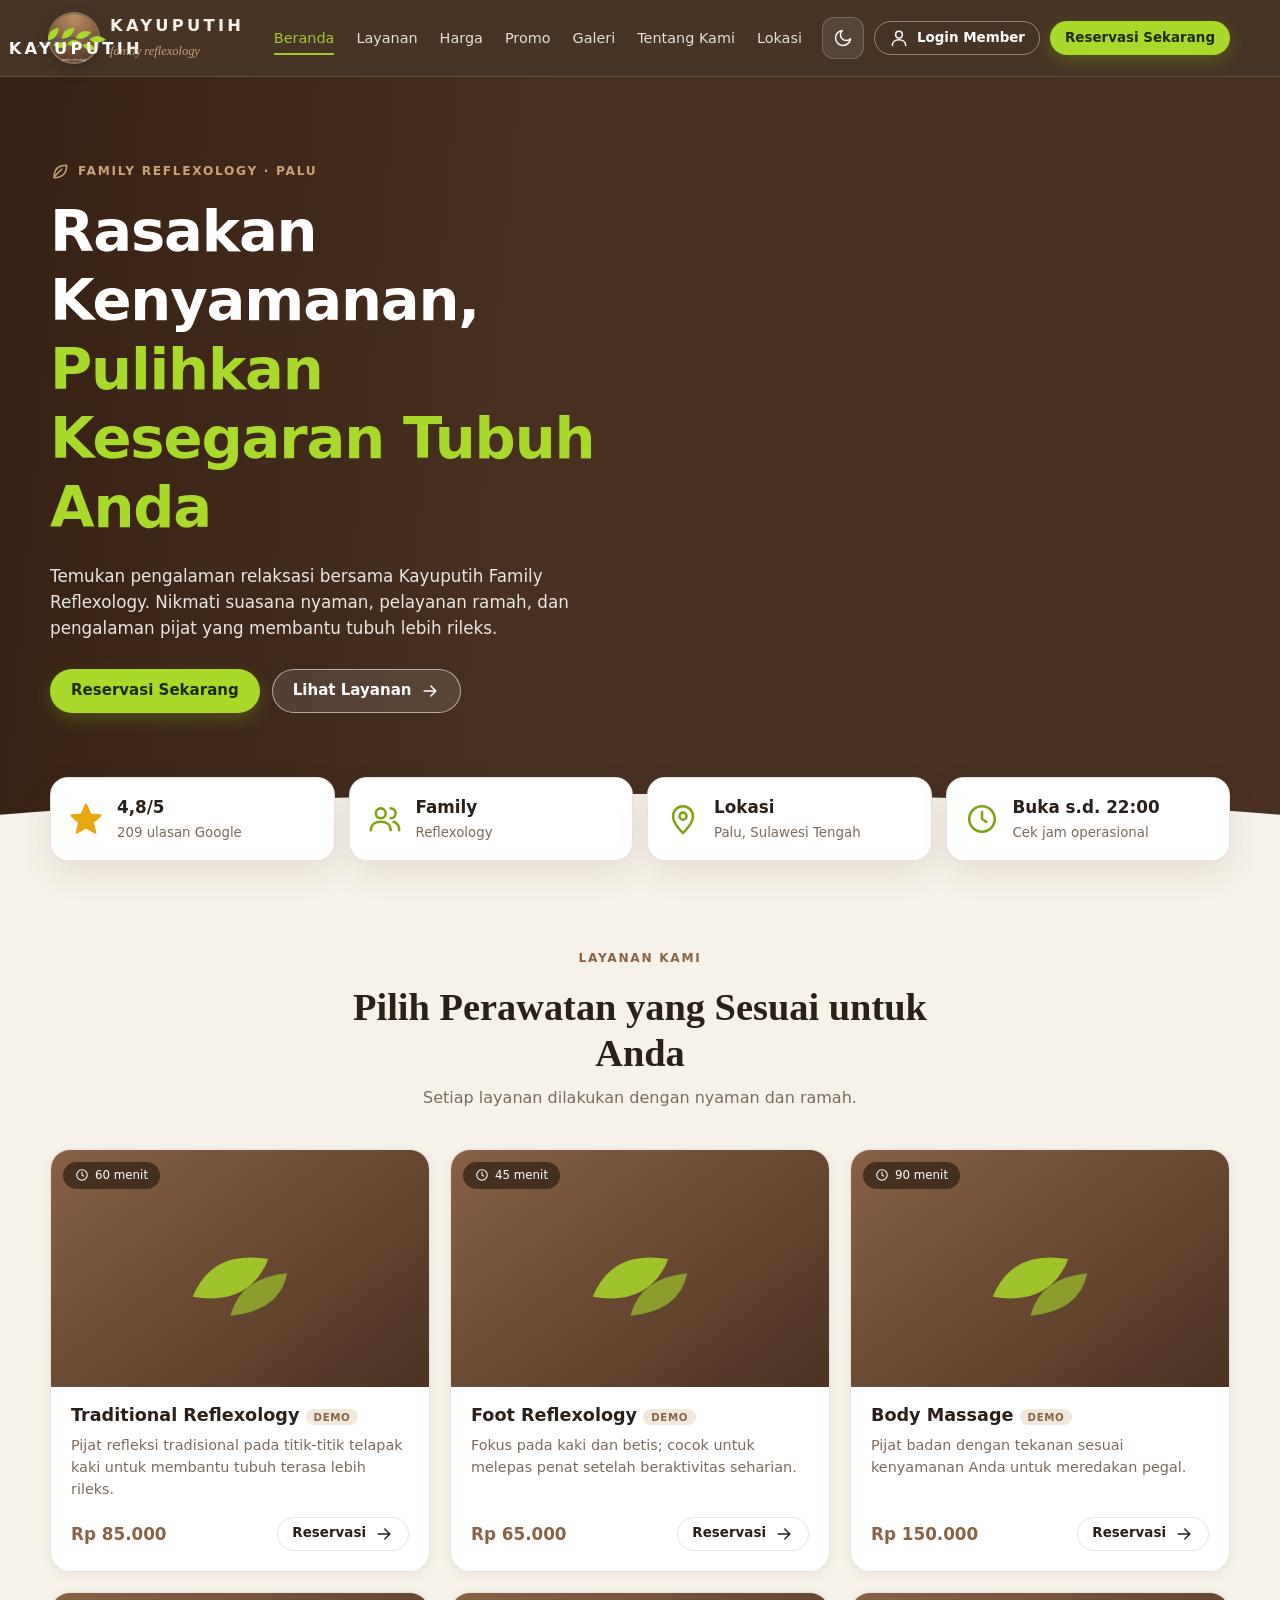
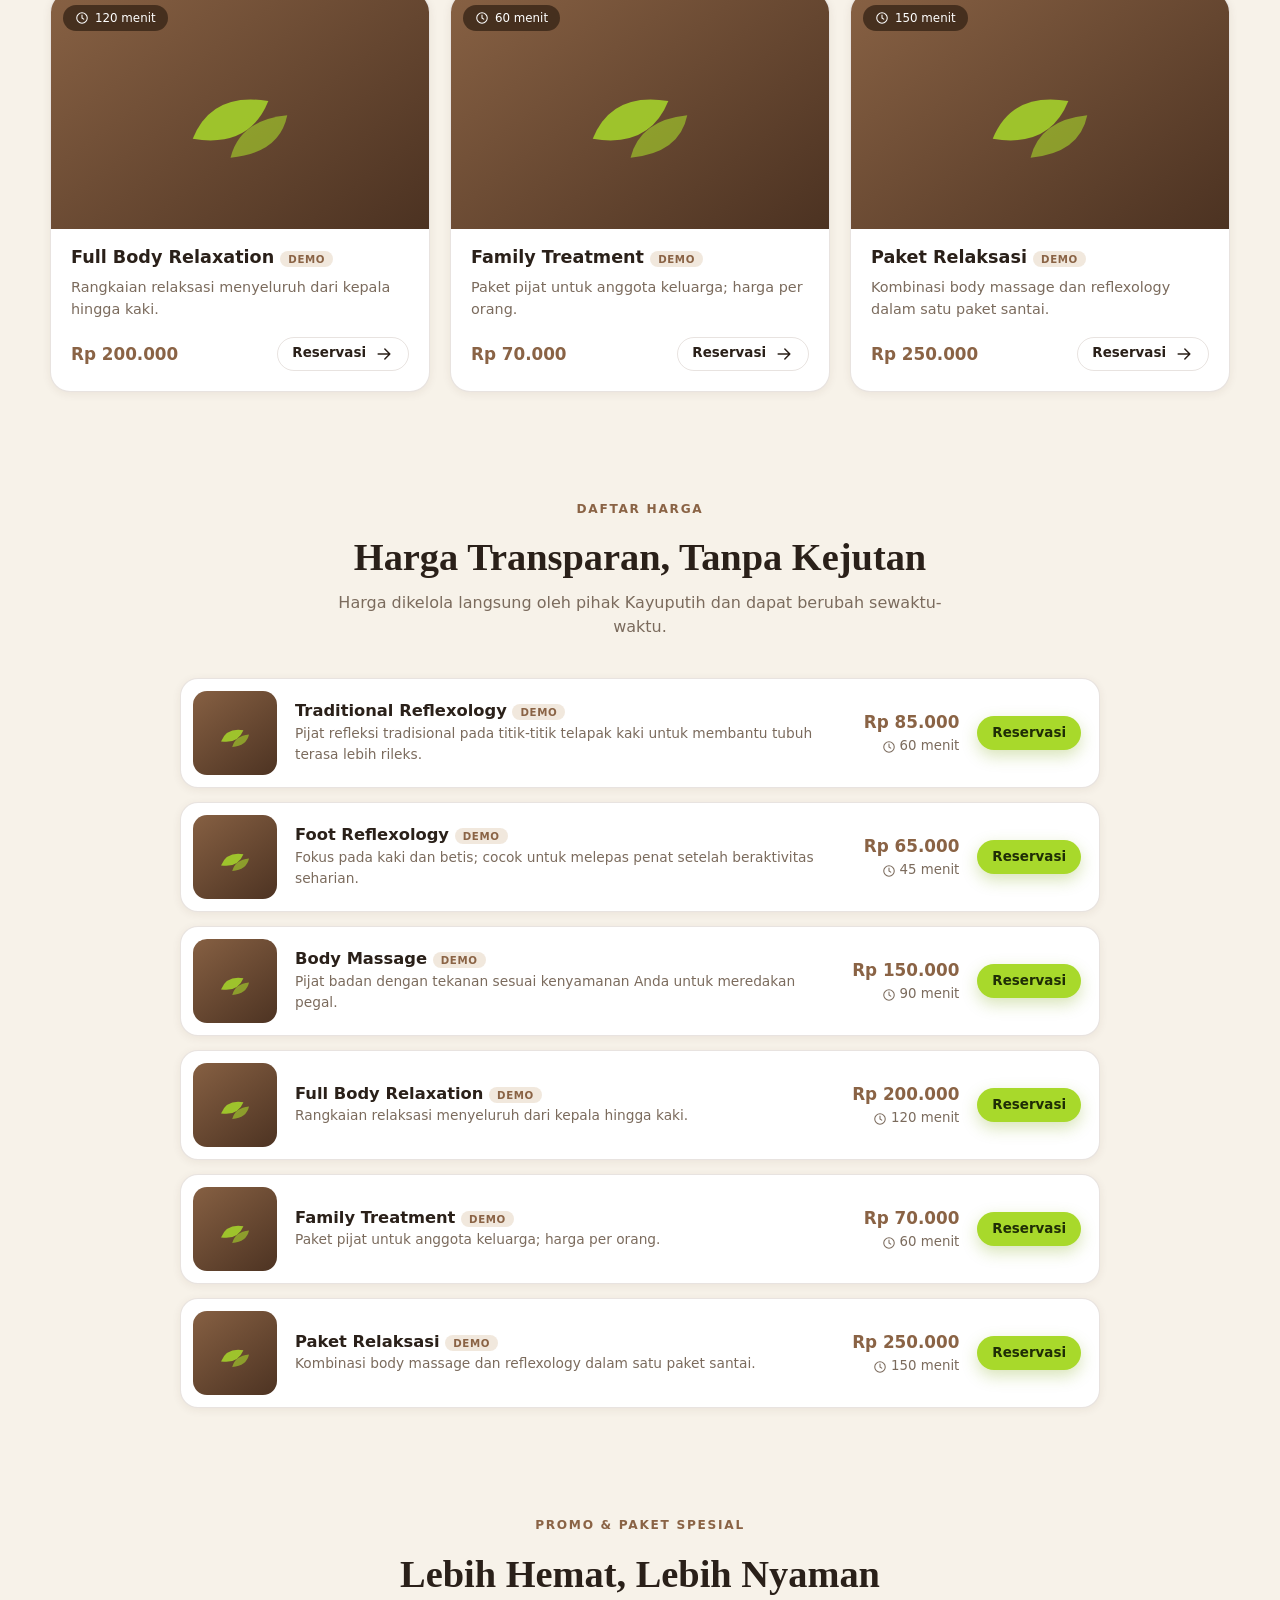
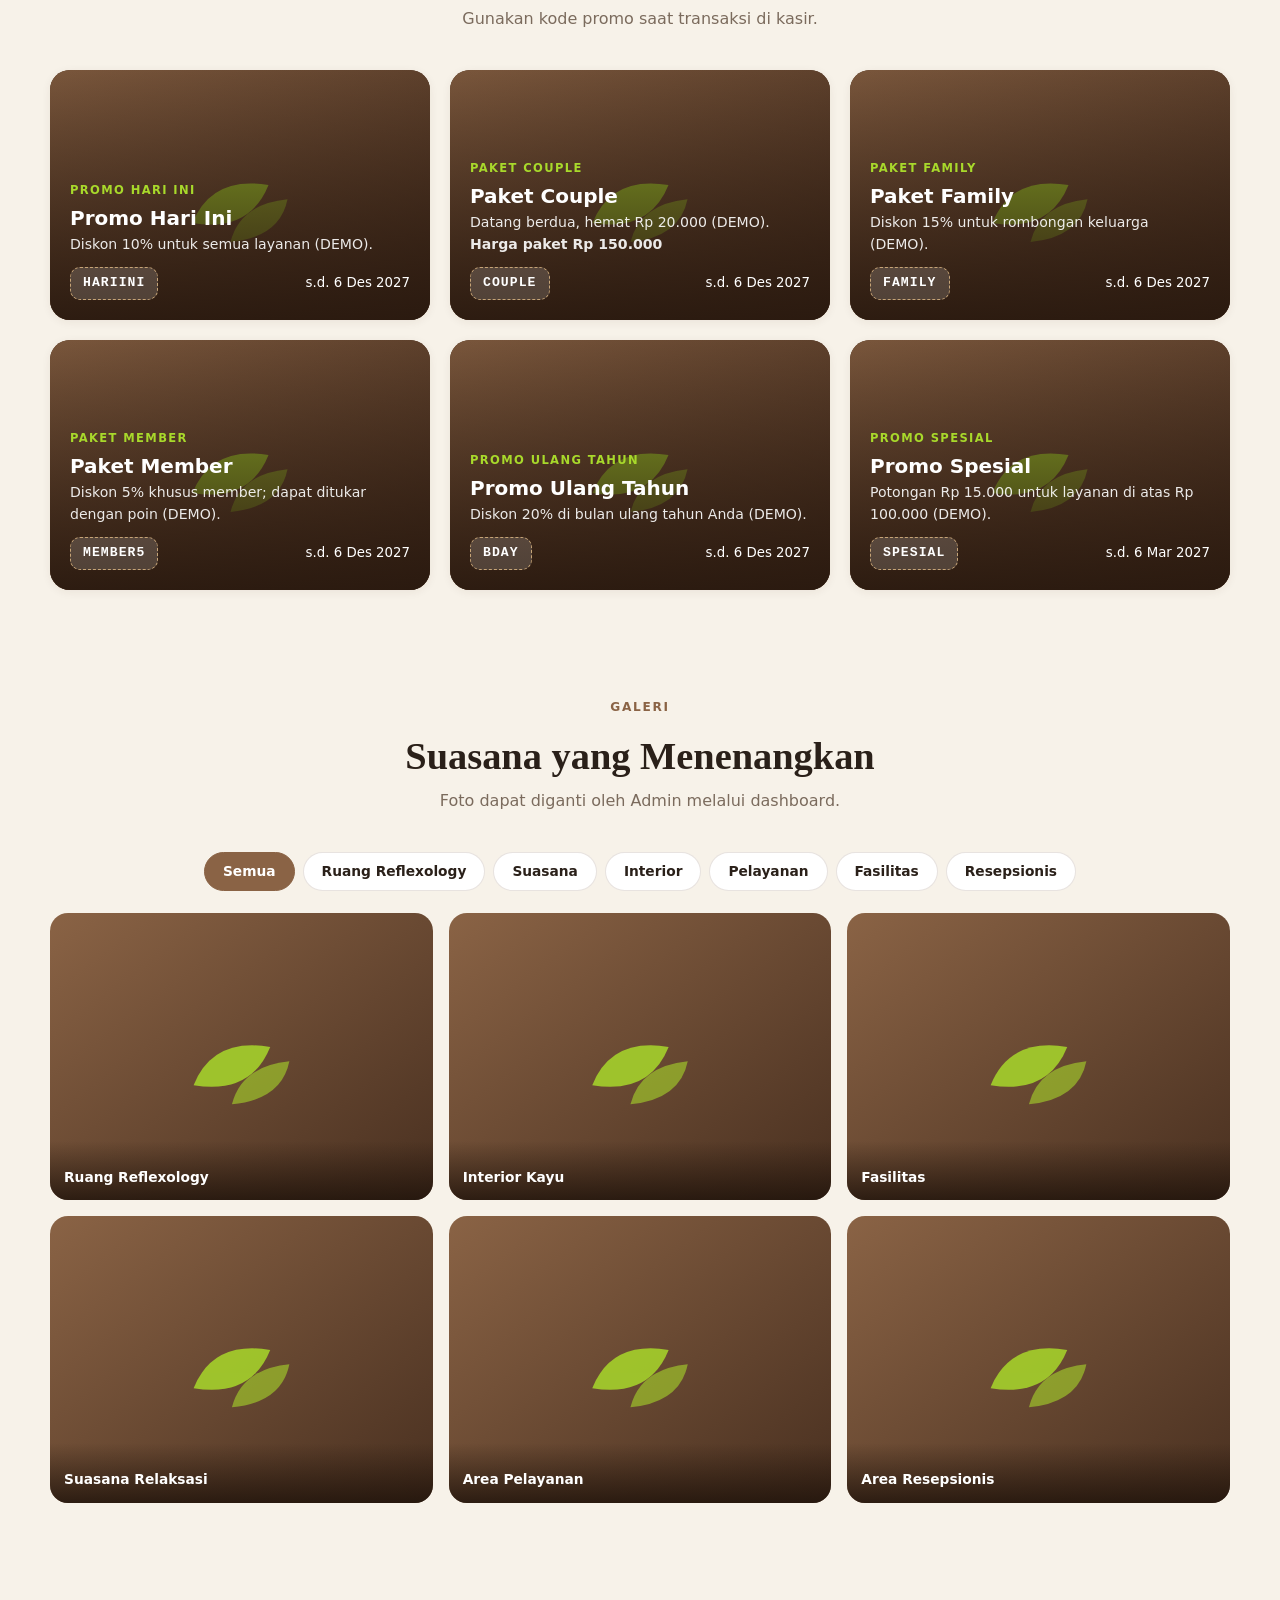
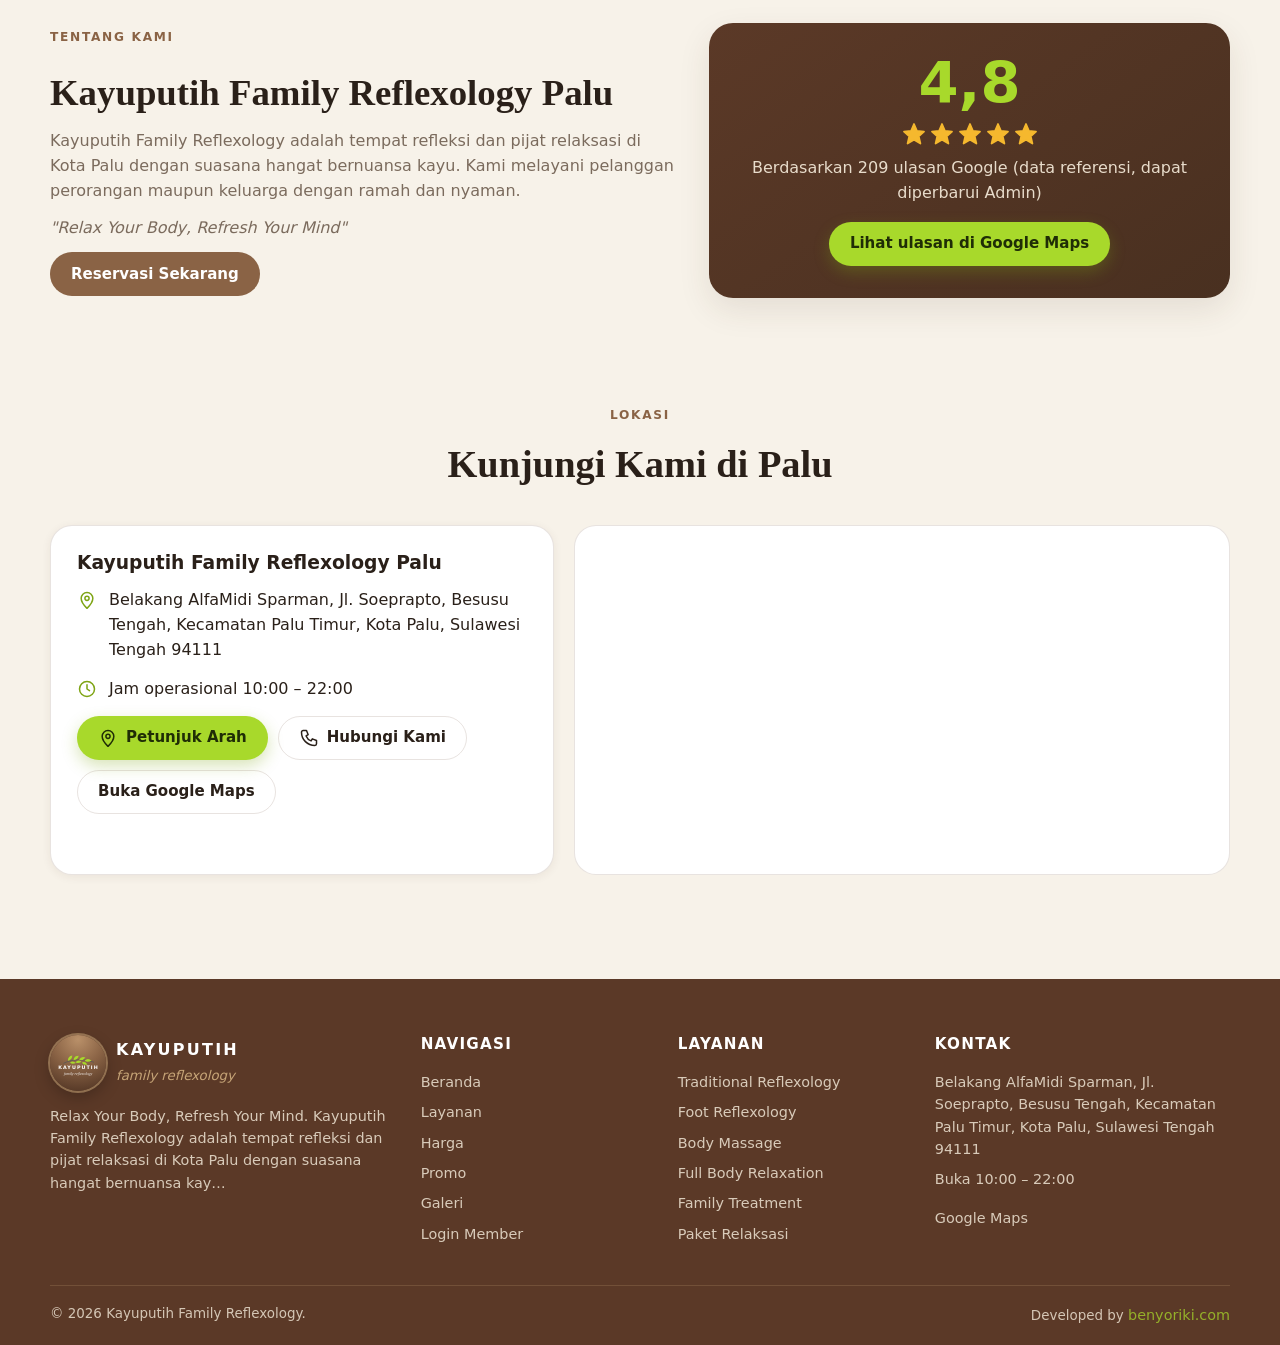
==== index.html @ d5f1ed6f "Add files via upload" ====
<!doctype html>
<html lang="id" data-theme="light">
<head>
<meta charset="utf-8">
<meta name="viewport" content="width=device-width, initial-scale=1, viewport-fit=cover">
<title>Kayuputih Family Reflexology Palu — Relax Your Body, Refresh Your Mind</title>
<meta name="description" content="Kayuputih Family Reflexology Palu: reflexology, pijat relaksasi, dan terapi pijat dengan suasana hangat dan nyaman. Reservasi online mudah.">
<meta name="theme-color" content="#493020">
<script>try{document.documentElement.dataset.theme=localStorage.getItem('kp_theme')||'light'}catch(e){}</script>
<link rel="stylesheet" href="style.css">
</head>
<body>
<div class="splash" id="splash" aria-hidden="true"><div id="splashLogo"></div></div>
<header class="site-header" id="hdr"></header>
<main id="site"></main>
<footer class="foot" id="foot"></footer>
<a class="wa-float" id="waFloat" href="#lokasi" aria-label="Hubungi via WhatsApp" hidden></a>
<script src="database.js"></script>
<script src="components.js"></script>
<script src="auth.js"></script>
<script src="script.js"></script>
</body>
</html>
---- style.css ----
/* =====================================================================
   style.css — Design system Kayuputih (landing + komponen dashboard)
   Palet: Dark Wood #493020 · Deep Brown #5B3927 · Bronze #8A6345 ·
   Champagne Gold #C6A477 · Ivory #F7F2E9 · Warm White #FFFCF7 ·
   Leaf Green #A8D92B · Charcoal #20201E
   ===================================================================== */
:root{--dark:#493020;--deep:#5B3927;--bronze:#8A6345;--gold:#C6A477;--ivory:#F7F2E9;--warm:#FFFCF7;--leaf:#A8D92B;--leaf-d:#7ea414;--char:#20201E;
--bg:#F7F2E9;--bg2:#FFFCF7;--surface:#fff;--text:#2a2019;--muted:#7b6b5d;--line:rgba(91,57,39,.14);--shadow:0 12px 32px rgba(73,48,32,.10);--shadow-s:0 2px 10px rgba(73,48,32,.07);--r:16px;--ok:#4f8a4b;--warn:#c27a14;--bad:#c0392b;--info:#2f6f8f;--input:#fffdf9;--font:'Inter','Segoe UI',system-ui,-apple-system,Roboto,sans-serif;--serif:'Playfair Display',Georgia,'Times New Roman',serif}
[data-theme=dark]{--bg:#16100c;--bg2:#1c1410;--surface:#251a14;--text:#f3ebe0;--muted:#b7a490;--line:rgba(198,164,119,.18);--shadow:0 12px 32px rgba(0,0,0,.45);--shadow-s:0 2px 10px rgba(0,0,0,.35);--input:#1d1410;--ok:#86c27f;--warn:#e0a24a;--bad:#e87a6c;--info:#6db6d6}
*{box-sizing:border-box}html{scroll-behavior:smooth;-webkit-text-size-adjust:100%}
body{margin:0;font-family:var(--font);background:var(--bg);color:var(--text);line-height:1.55;overflow-x:hidden;transition:background .3s,color .3s}
img{max-width:100%;display:block}a{color:inherit;text-decoration:none}button{font:inherit;cursor:pointer}h1,h2,h3,h4{margin:0;line-height:1.2}p{margin:0}
.muted{color:var(--muted)}.grow{flex:1}.row{display:flex;gap:10px;flex-wrap:wrap;align-items:center}.r{text-align:right}.noscroll{overflow:hidden}[hidden]{display:none!important}
:focus-visible{outline:3px solid var(--leaf);outline-offset:2px;border-radius:8px}
.ic{width:20px;height:20px;flex:none}.ic.big{width:44px;height:44px;opacity:.5}
.container{width:min(1180px,100% - 32px);margin-inline:auto}

/* ---------- logo ---------- */
.logo{--s:60px;width:var(--s);height:var(--s);border-radius:50%;flex:none;display:grid;place-content:center;justify-items:center;text-align:center;color:#fff;font-size:calc(var(--s)/11);background:radial-gradient(circle at 50% 8%,#b99069 0%,#8a6345 45%,#4a2f20 100%);box-shadow:0 0 0 2px rgba(198,164,119,.55),0 6px 16px rgba(0,0,0,.25)}
.logo svg{width:62%;margin-bottom:-.2em}.logo b{font:600 .95em/1 var(--font);letter-spacing:.22em;margin-left:.22em}.logo i{font:italic .78em/1.3 var(--serif);opacity:.9}.logo.mini svg{width:70%}
.logo-img{border-radius:50%;object-fit:cover;flex:none}

/* ---------- tombol & form ---------- */
.btn{display:inline-flex;align-items:center;justify-content:center;gap:8px;min-height:44px;padding:0 20px;border-radius:999px;border:1.5px solid transparent;font-weight:600;font-size:.94rem;transition:transform .15s,box-shadow .2s,background .2s,border-color .2s;white-space:nowrap}
.btn:hover{transform:translateY(-1px)}.btn:active{transform:scale(.98)}.btn:disabled{opacity:.5;pointer-events:none}
.btn-primary{background:var(--leaf);color:#1f2d06;box-shadow:0 6px 16px rgba(126,164,20,.3)}.btn-primary:hover{background:#b8e840;box-shadow:0 8px 22px rgba(126,164,20,.4)}
.btn-bronze{background:var(--bronze);color:#fff}.btn-bronze:hover{background:var(--deep)}
.btn-ghost{background:transparent;color:var(--text);border-color:var(--line)}.btn-ghost:hover{border-color:var(--bronze);background:rgba(138,99,69,.07)}
.btn-light{background:rgba(255,255,255,.1);color:#fff;border-color:rgba(255,255,255,.55)}.btn-light:hover{background:rgba(255,255,255,.2)}
.btn-danger{background:var(--bad);color:#fff}.btn-sm{min-height:34px;padding:0 14px;font-size:.84rem}.btn-block{width:100%}
.icon-btn{width:42px;height:42px;border-radius:12px;border:1px solid var(--line);background:var(--surface);color:var(--text);display:grid;place-items:center;position:relative;transition:background .2s,transform .15s}.icon-btn:hover{background:rgba(138,99,69,.1)}
.link{background:none;border:0;color:var(--bronze);font-weight:600;padding:0;text-decoration:underline;text-underline-offset:3px}[data-theme=dark] .link{color:var(--gold)}
.input{width:100%;min-height:44px;padding:10px 14px;border-radius:12px;border:1.5px solid var(--line);background:var(--input);color:var(--text);font:inherit;transition:border-color .2s,box-shadow .2s}
textarea.input{resize:vertical;min-height:80px}.input:focus{outline:none;border-color:var(--leaf-d);box-shadow:0 0 0 3px rgba(168,217,43,.3)}.input.bad{border-color:var(--bad)}
select.input{appearance:none;background-image:url("data:image/svg+xml;utf8,<svg xmlns='http://www.w3.org/2000/svg' width='12' height='8' fill='none' stroke='%238A6345' stroke-width='2'><path d='M1 1l5 5 5-5'/></svg>");background-repeat:no-repeat;background-position:right 14px center;padding-right:36px}
.form-grid{display:grid;grid-template-columns:repeat(2,1fr);gap:14px}.field{display:flex;flex-direction:column;gap:6px;min-width:0}.field.span-2{grid-column:1/-1}.field label,.filters label{font-size:.82rem;font-weight:600;color:var(--muted)}.field label em{color:var(--bad);font-style:normal}
.field.check{flex-direction:row;align-items:center;gap:10px;font-weight:600}.field.check input{width:20px;height:20px;accent-color:var(--leaf-d)}
.err{color:var(--bad);font-size:.78rem;min-height:0}.hint{color:var(--muted);font-size:.76rem}.form-err{grid-column:1/-1;color:var(--bad);font-weight:600;font-size:.88rem}
.days{display:flex;gap:6px;flex-wrap:wrap}.days label{position:relative}.days input{position:absolute;opacity:0}.days span{display:grid;place-items:center;width:42px;height:38px;border-radius:10px;border:1.5px solid var(--line);font-weight:600;font-size:.82rem;color:var(--text);cursor:pointer}.days input:checked+span{background:var(--leaf);border-color:var(--leaf-d);color:#1f2d06}.days input:focus-visible+span{outline:3px solid var(--leaf)}
.imgfield{display:flex;gap:12px;align-items:center}.imgfield img{width:76px;height:76px;border-radius:12px;object-fit:cover;border:1px solid var(--line);flex:none}.imgfield>div{flex:1;display:flex;flex-direction:column;gap:8px;min-width:0;align-items:flex-start}.imgfield .input{min-height:38px}

/* ---------- badge, avatar, kartu ---------- */
.badge{display:inline-flex;align-items:center;padding:3px 11px;border-radius:999px;font-size:.74rem;font-weight:700;white-space:nowrap;background:rgba(138,99,69,.14);color:var(--bronze)}
.b-pending{background:rgba(194,122,20,.15);color:var(--warn)}.b-confirmed,.b-info{background:rgba(47,111,143,.15);color:var(--info)}.b-serving{background:rgba(168,217,43,.28);color:#4d6d0a}[data-theme=dark] .b-serving{color:var(--leaf)}.b-done,.b-lunas,.b-active,.b-ok{background:rgba(79,138,75,.17);color:var(--ok)}.b-cancelled,.b-belum,.b-inactive,.b-bad{background:rgba(192,57,43,.14);color:var(--bad)}.b-demo{background:rgba(198,164,119,.25);color:var(--bronze);font-size:.64rem;padding:2px 8px;letter-spacing:.06em}
.avatar{width:44px;height:44px;border-radius:50%;object-fit:cover;display:inline-grid;place-items:center;background:linear-gradient(135deg,var(--bronze),var(--dark));color:#fff;font-weight:700;flex:none;border:2px solid rgba(198,164,119,.6)}.avatar.sm{width:36px;height:36px;font-size:.8rem}.avatar.lg{width:76px;height:76px;font-size:1.4rem}
.card{background:var(--surface);border:1px solid var(--line);border-radius:var(--r);box-shadow:var(--shadow-s);padding:20px;margin-bottom:18px;transition:box-shadow .25s,transform .25s}
.card-h{display:flex;justify-content:space-between;align-items:center;gap:10px;margin-bottom:14px;flex-wrap:wrap}.card-h h3{font-size:1.05rem}
.empty{text-align:center;padding:36px 16px;color:var(--muted);display:flex;flex-direction:column;align-items:center;gap:10px}.empty.small{padding:14px}
.pager{display:flex;justify-content:space-between;align-items:center;gap:10px;margin-top:14px;font-size:.84rem;color:var(--muted)}

/* ---------- tabel (jadi kartu di layar kecil) ---------- */
.tbl-wrap{overflow-x:auto;margin:0 -4px;padding:0 4px}.tbl{width:100%;border-collapse:collapse;font-size:.9rem}
.tbl th{text-align:left;font-size:.74rem;text-transform:uppercase;letter-spacing:.06em;color:var(--muted);padding:10px 12px;border-bottom:1.5px solid var(--line);white-space:nowrap}
.tbl td{padding:12px;border-bottom:1px solid var(--line);vertical-align:middle}.tbl tr:hover td{background:rgba(138,99,69,.05)}.tbl th.r,.tbl td.r{text-align:right}.tbl td.act{white-space:nowrap;text-align:right}
.tbl .name{display:flex;align-items:center;gap:10px;text-align:left}.tbl .name small{display:block;color:var(--muted)}
.mini-btns{display:inline-flex;gap:6px;flex-wrap:wrap;justify-content:flex-end}
.mini-btns .btn{min-height:32px;padding:0 12px;font-size:.78rem}.mini-btns .ic{width:16px;height:16px}

/* ---------- modal, toast ---------- */
.modal-back{position:fixed;inset:0;background:rgba(32,22,14,.6);backdrop-filter:blur(3px);display:grid;place-items:center;padding:16px;z-index:200;opacity:0;transition:opacity .2s}.modal-back.in{opacity:1}
.modal{background:var(--surface);color:var(--text);border-radius:20px;width:min(560px,100%);max-height:calc(100dvh - 32px);display:flex;flex-direction:column;box-shadow:0 30px 80px rgba(0,0,0,.4);transform:translateY(14px) scale(.98);transition:transform .25s}
.modal-back.in .modal{transform:none}.modal.sm{width:min(420px,100%)}.modal.md{width:min(440px,100%)}.modal.lg{width:min(780px,100%)}
.modal-h{display:flex;justify-content:space-between;align-items:center;padding:16px 20px;border-bottom:1px solid var(--line)}.modal-h h3{font-size:1.1rem}
.modal-b{padding:20px;overflow:auto}.modal-f{padding:14px 20px;border-top:1px solid var(--line);display:flex;justify-content:flex-end;gap:10px;flex-wrap:wrap}
.confirm-msg{line-height:1.6}.rc-frame{width:100%;height:min(520px,62dvh);border:1px solid var(--line);border-radius:12px;background:#f2eee6}
.toasts{position:fixed;right:16px;bottom:16px;display:flex;flex-direction:column;gap:10px;z-index:400;max-width:calc(100vw - 32px)}
.toast{display:flex;gap:10px;align-items:center;background:var(--dark);color:#fff;padding:12px 16px;border-radius:14px;box-shadow:var(--shadow);transform:translateY(16px);opacity:0;transition:.3s;border-left:4px solid var(--leaf);font-size:.9rem}
.toast.in{transform:none;opacity:1}.toast.err{border-color:#ff7a6b}.toast.info{border-color:var(--gold)}
.skel-wrap{display:grid;gap:16px}.skel{border-radius:16px;min-height:96px;background:linear-gradient(90deg,var(--surface) 25%,rgba(198,164,119,.2) 50%,var(--surface) 75%);background-size:200% 100%;animation:sh 1.2s infinite}.skel.h{min-height:36px;width:40%}.skel.big{min-height:260px}.skel-grid{display:grid;grid-template-columns:repeat(3,1fr);gap:16px}
@keyframes sh{to{background-position:-200% 0}}

/* =====================================================================
   LANDING
   ===================================================================== */
.splash{position:fixed;inset:0;z-index:999;background:radial-gradient(circle,#5B3927,#2b1a10);display:grid;place-items:center;transition:opacity .5s,visibility .5s}.splash.off{opacity:0;visibility:hidden}.splash .logo{animation:pulse 1.4s infinite ease-in-out}
@keyframes pulse{50%{transform:scale(1.08);box-shadow:0 0 0 14px rgba(198,164,119,.15)}}
.site-header{position:sticky;top:0;z-index:100;background:rgba(61,40,25,.94);backdrop-filter:blur(10px);color:#f7f2e9;border-bottom:1px solid rgba(198,164,119,.25);transition:box-shadow .3s}.site-header.sc{box-shadow:0 10px 30px rgba(0,0,0,.28)}
.hd{display:flex;align-items:center;gap:20px;height:76px}.brand{display:flex;align-items:center;gap:12px}.brand b{display:block;letter-spacing:.2em;font-size:1.02rem}.brand small{font:italic .78rem var(--serif);color:var(--gold)}
.nav{display:flex;gap:22px;margin-left:auto;font-size:.9rem;font-weight:500}.nav a{position:relative;padding:6px 0;opacity:.9}.nav a::after{content:"";position:absolute;left:0;bottom:0;height:2px;width:0;background:var(--leaf);transition:width .25s}.nav a:hover::after,.nav a.on::after{width:100%}.nav a.on{color:var(--leaf)}
.hd-act{display:flex;gap:10px;align-items:center}.hd .icon-btn{background:rgba(255,255,255,.08);border-color:rgba(255,255,255,.2);color:#fff}.burger{display:none}
.hero{position:relative;color:#fff;background:linear-gradient(95deg,rgba(54,32,19,.96) 0%,rgba(73,48,32,.84) 42%,rgba(73,48,32,.25) 100%),var(--hero) center/cover,#493020;padding:84px 0 150px;overflow:hidden}
.hero-copy{max-width:600px;animation:rise .9s both}.eyebrow{display:inline-flex;gap:8px;align-items:center;color:var(--gold);font-weight:600;letter-spacing:.14em;text-transform:uppercase;font-size:.76rem;margin-bottom:16px}
.hero h1{font-family:var(--font);font-weight:800;font-size:clamp(2.1rem,5.4vw,3.6rem);letter-spacing:-.02em}.hero h1 span{color:var(--leaf);display:block}.hero p.lead{margin:20px 0 28px;font-size:1.05rem;color:rgba(255,255,255,.88);max-width:520px}
.hero-cta{display:flex;gap:12px;flex-wrap:wrap}.hero-curve{position:absolute;left:0;right:0;bottom:-1px;height:70px;background:var(--bg);clip-path:ellipse(70% 100% at 50% 100%)}
.trust{position:relative;z-index:2;margin-top:-86px;display:grid;grid-template-columns:repeat(4,1fr);gap:14px}.trust-i{display:flex;align-items:center;gap:14px;background:var(--surface);border:1px solid var(--line);border-radius:18px;padding:16px 18px;box-shadow:var(--shadow);transition:transform .25s}.trust-i:hover{transform:translateY(-4px)}
.trust-i .ic{width:34px;height:34px;color:var(--leaf-d)}.trust-i .ic.star{color:#e8a812;fill:#e8a812}.trust-i b{display:block;font-size:1.05rem}.trust-i small{color:var(--muted)}
.sec{padding:84px 0 20px}.sec-h{text-align:center;max-width:640px;margin:0 auto 38px}.sec-h .eyebrow{color:var(--bronze)}[data-theme=dark] .sec-h .eyebrow{color:var(--gold)}.sec-h h2{font:700 clamp(1.7rem,3.6vw,2.4rem)/1.2 var(--serif)}.sec-h p{color:var(--muted);margin-top:10px}
.grid{display:grid;gap:20px}.g3{grid-template-columns:repeat(3,1fr)}.g2{grid-template-columns:repeat(2,1fr)}
.svc{background:var(--surface);border:1px solid var(--line);border-radius:20px;overflow:hidden;box-shadow:var(--shadow-s);display:flex;flex-direction:column;transition:transform .3s,box-shadow .3s}.svc:hover{transform:translateY(-6px);box-shadow:var(--shadow)}
.svc .ph{aspect-ratio:16/10;overflow:hidden;position:relative}.svc .ph img{width:100%;height:100%;object-fit:cover;transition:transform .6s}.svc:hover .ph img{transform:scale(1.07)}.svc .tag{position:absolute;left:12px;top:12px;background:rgba(61,40,25,.85);color:#fff;font-size:.74rem;padding:4px 12px;border-radius:999px;display:flex;gap:6px;align-items:center}
.svc .tag .ic{width:14px;height:14px}.svc .bd{padding:18px 20px 20px;display:flex;flex-direction:column;gap:8px;flex:1}.svc h3{font-size:1.1rem}.svc p{color:var(--muted);font-size:.9rem;flex:1}.svc .ft{display:flex;justify-content:space-between;align-items:center;margin-top:8px}.price{font-weight:800;color:var(--bronze);font-size:1.05rem}[data-theme=dark] .price{color:var(--gold)}
.plist{display:grid;gap:14px;max-width:920px;margin:0 auto}.pr{display:grid;grid-template-columns:84px 1fr auto auto;gap:18px;align-items:center;background:var(--surface);border:1px solid var(--line);border-radius:18px;padding:12px 18px 12px 12px;box-shadow:var(--shadow-s);transition:transform .25s,border-color .25s}.pr:hover{transform:translateX(4px);border-color:var(--gold)}
.pr img{width:84px;height:84px;border-radius:14px;object-fit:cover}.pr h3{font-size:1.02rem}.pr p{color:var(--muted);font-size:.86rem;margin-top:2px}.pr .meta{text-align:right}.pr .meta small{display:flex;gap:4px;align-items:center;justify-content:flex-end;color:var(--muted)}.pr .meta .ic{width:14px;height:14px}
.promo{position:relative;border-radius:20px;overflow:hidden;color:#fff;min-height:250px;display:flex;align-items:flex-end;background:#493020;box-shadow:var(--shadow-s);transition:transform .3s}.promo:hover{transform:translateY(-5px)}
.promo img{position:absolute;inset:0;width:100%;height:100%;object-fit:cover}.promo::before{content:"";position:absolute;inset:0;background:linear-gradient(180deg,rgba(40,24,14,.15),rgba(40,24,14,.92));z-index:1}.promo .bd{position:relative;z-index:2;padding:20px;width:100%}
.promo .kind{font-size:.72rem;letter-spacing:.12em;text-transform:uppercase;color:var(--leaf);font-weight:700}.promo h3{font-size:1.25rem;margin:4px 0}.promo p{font-size:.88rem;opacity:.9}.promo .row{margin-top:12px;justify-content:space-between}.code{font-family:ui-monospace,Menlo,monospace;background:rgba(255,255,255,.16);border:1px dashed var(--gold);padding:5px 12px;border-radius:10px;font-weight:700;letter-spacing:.08em;color:#fff;font-size:.82rem}
.chips{display:flex;gap:8px;flex-wrap:wrap;justify-content:center;margin-bottom:22px}.chip{padding:8px 18px;border-radius:999px;border:1.5px solid var(--line);background:var(--surface);color:var(--text);font-weight:600;font-size:.86rem;transition:.2s}.chip.on,.chip:hover{background:var(--bronze);border-color:var(--bronze);color:#fff}
.gal{columns:3;column-gap:16px}.gal figure{margin:0 0 16px;position:relative;border-radius:18px;overflow:hidden;break-inside:avoid;cursor:zoom-in}.gal img{width:100%;transition:transform .5s}.gal figure:hover img{transform:scale(1.05)}.gal figcaption{position:absolute;left:0;right:0;bottom:0;padding:26px 14px 12px;color:#fff;font-size:.86rem;font-weight:600;background:linear-gradient(transparent,rgba(30,18,10,.8))}
.lightbox{position:fixed;inset:0;background:rgba(20,12,8,.92);z-index:300;display:grid;place-items:center;padding:20px}.lightbox img{max-height:86dvh;border-radius:14px}.lightbox .icon-btn{position:absolute;top:16px;right:16px;color:#fff;background:rgba(255,255,255,.12);border-color:rgba(255,255,255,.3)}
.about{display:grid;grid-template-columns:1.2fr 1fr;gap:34px;align-items:center}.about h2{font:700 clamp(1.7rem,3.4vw,2.3rem)/1.2 var(--serif);margin:8px 0 14px}.about p{color:var(--muted);margin-bottom:12px}
.rate{background:linear-gradient(145deg,var(--deep),var(--dark));color:#fff;border-radius:24px;padding:32px;text-align:center;box-shadow:var(--shadow)}.rate .big{font:800 3.6rem/1 var(--font);color:var(--leaf)}.stars{display:flex;justify-content:center;gap:4px;margin:10px 0;color:#f5b82e}.stars .ic{fill:#f5b82e;width:24px;height:24px}.rate p{color:#e8dccb;margin-bottom:16px}
.loc{display:grid;grid-template-columns:1fr 1.3fr;gap:20px}.loc-card{background:var(--surface);border:1px solid var(--line);border-radius:22px;padding:26px;display:flex;flex-direction:column;gap:14px;box-shadow:var(--shadow-s)}.loc-card .li{display:flex;gap:12px;align-items:flex-start}.loc-card .li .ic{color:var(--leaf-d);margin-top:2px}.map{border-radius:22px;overflow:hidden;border:1px solid var(--line);min-height:340px;background:var(--surface)}.map iframe{width:100%;height:100%;min-height:340px;border:0}
.foot{margin-top:84px;background:var(--deep);color:#eadfce;padding:56px 0 0}.foot-g{display:grid;grid-template-columns:1.5fr 1fr 1fr 1.3fr;gap:30px}.foot h4{color:#fff;margin-bottom:14px;font-size:.95rem;letter-spacing:.08em;text-transform:uppercase}.foot a,.foot li{display:block;padding:4px 0;font-size:.9rem;opacity:.88}.foot a:hover{color:var(--leaf);opacity:1}.foot ul{list-style:none;margin:0;padding:0}.foot p{font-size:.9rem;opacity:.88;margin-top:14px}
.foot-b{margin-top:36px;padding:18px 0;border-top:1px solid rgba(198,164,119,.25);display:flex;justify-content:space-between;gap:10px;flex-wrap:wrap;font-size:.84rem;opacity:.85}.foot-b a{color:var(--leaf);display:inline;padding:0}
.wa-float{position:fixed;right:18px;bottom:18px;z-index:90;width:56px;height:56px;border-radius:50%;background:#25D366;color:#fff;display:grid;place-items:center;box-shadow:0 8px 24px rgba(0,0,0,.3);transition:transform .2s}.wa-float:hover{transform:scale(1.1)}.wa-float .ic{width:28px;height:28px}
.rv{opacity:0;transform:translateY(24px);transition:opacity .7s,transform .7s}.rv.in{opacity:1;transform:none}@keyframes rise{from{opacity:0;transform:translateY(26px)}}

/* =====================================================================
   DASHBOARD SHELL
   ===================================================================== */
.dash{display:flex;min-height:100dvh;background:var(--bg)}
.side{width:260px;flex:none;position:sticky;top:0;height:100dvh;background:linear-gradient(180deg,#4d3322,#3a2519);color:#eadfce;display:flex;flex-direction:column;padding:18px 14px;z-index:60;border-right:1px solid rgba(198,164,119,.18)}
.side-brand{display:flex;align-items:center;gap:12px;padding:4px 8px 18px;border-bottom:1px solid rgba(198,164,119,.2)}.side-brand b{display:block;font-size:.92rem;color:#fff}.side-brand small{color:var(--gold);font-size:.76rem}
.side-nav{display:flex;flex-direction:column;gap:4px;margin:18px 0;overflow:auto;flex:1}.side a,.side-foot button{display:flex;align-items:center;gap:12px;padding:11px 14px;border-radius:12px;color:#eadfce;font-weight:500;font-size:.92rem;transition:background .2s,color .2s;border:0;background:none;width:100%;text-align:left}
.side a:hover,.side-foot button:hover{background:rgba(255,255,255,.08)}.side-nav a.active{background:var(--leaf);color:#1f2d06;font-weight:700}.side-foot{border-top:1px solid rgba(198,164,119,.2);padding-top:12px}
.main{flex:1;min-width:0;display:flex;flex-direction:column}.topbar{position:sticky;top:0;z-index:50;display:flex;align-items:center;gap:12px;padding:14px 28px;background:color-mix(in srgb,var(--bg) 88%,transparent);backdrop-filter:blur(10px);border-bottom:1px solid var(--line)}
.topbar h1{font-size:1.25rem}.menu-btn{display:none}.who{display:flex;gap:10px;align-items:center;padding-left:6px}.who b{display:block;font-size:.88rem;line-height:1.1}.who small{color:var(--muted);font-size:.74rem}
.dot{position:absolute;top:-5px;right:-5px;min-width:19px;height:19px;border-radius:99px;background:var(--bad);color:#fff;font-size:.68rem;font-weight:700;display:grid;place-items:center;padding:0 4px}
.np-wrap{position:relative}.np{position:absolute;right:0;top:50px;width:min(360px,calc(100vw - 28px));max-height:70dvh;overflow:auto;background:var(--surface);border:1px solid var(--line);border-radius:16px;box-shadow:var(--shadow);z-index:70}
.np-h{display:flex;justify-content:space-between;align-items:center;padding:14px 16px;border-bottom:1px solid var(--line);position:sticky;top:0;background:var(--surface)}.np-i{display:flex;gap:12px;padding:12px 16px;border-bottom:1px solid var(--line)}.np-i.unread{background:rgba(168,217,43,.1)}.np-i p{font-size:.84rem;color:var(--muted)}.np-i small{color:var(--muted);font-size:.72rem}.np-ic{width:34px;height:34px;border-radius:10px;background:rgba(138,99,69,.14);display:grid;place-items:center;color:var(--bronze);flex:none}
.view{padding:26px 28px 90px;outline:none;animation:rise .4s both}.page-head{display:flex;justify-content:space-between;align-items:flex-end;gap:14px;flex-wrap:wrap;margin-bottom:20px}.page-head h2{font-size:1.5rem}.page-head p{margin-top:2px}
.stats{display:grid;grid-template-columns:repeat(auto-fit,minmax(210px,1fr));gap:16px;margin-bottom:20px}.stat{display:flex;gap:14px;align-items:center;background:var(--surface);border:1px solid var(--line);border-radius:18px;padding:18px;box-shadow:var(--shadow-s);transition:transform .25s}.stat:hover{transform:translateY(-3px)}
.stat-ic{width:46px;height:46px;border-radius:14px;background:rgba(168,217,43,.22);color:var(--leaf-d);display:grid;place-items:center;flex:none}.stat small{color:var(--muted);font-size:.78rem;display:block}.stat strong{font-size:1.4rem;display:block;line-height:1.2;word-break:break-word}.stat em{font-style:normal;font-size:.76rem;color:var(--muted)}.stat.mini{padding:14px 18px}.stat.mini strong{font-size:1.15rem}
.stat.warn .stat-ic{background:rgba(194,122,20,.16);color:var(--warn)}.stat.info .stat-ic{background:rgba(138,99,69,.16);color:var(--bronze)}
.cols{display:grid;grid-template-columns:repeat(2,minmax(0,1fr));gap:18px}.cols .card{margin-bottom:0}.cols+.card,.cols+.cols{margin-top:18px}
.tabs{display:flex;gap:6px;overflow-x:auto;padding-bottom:10px;margin-bottom:6px;scrollbar-width:thin}.tab{padding:9px 16px;border-radius:999px;border:1.5px solid var(--line);background:transparent;color:var(--text);font-weight:600;font-size:.85rem;white-space:nowrap}.tab.on{background:var(--dark);border-color:var(--dark);color:#fff}[data-theme=dark] .tab.on{background:var(--bronze);border-color:var(--bronze)}
.filters{display:flex;gap:12px;flex-wrap:wrap;align-items:flex-end;margin-bottom:14px}.filters label{display:flex;flex-direction:column;gap:5px;flex:1;min-width:150px}.filters .grow{flex:2;min-width:200px}
.searchbox{position:relative}.searchbox .ic{position:absolute;left:13px;top:50%;transform:translateY(-50%);color:var(--muted);width:18px}.searchbox .input{padding-left:40px}
.chart{width:100%;height:auto;display:block}.ch-grid{stroke:var(--line);stroke-width:1}.ch-t{fill:var(--muted);font-size:11px}.ch-c{fill:var(--text);font-size:20px;font-weight:800}.ch-bar{fill:var(--leaf-d);transition:opacity .2s}.ch-bar:hover{opacity:.7}[data-theme=dark] .ch-bar{fill:var(--leaf)}.ch-line{fill:none;stroke:var(--bronze);stroke-width:2.6;stroke-linejoin:round}[data-theme=dark] .ch-line{stroke:var(--gold)}.ch-area{fill:rgba(168,217,43,.2)}.ch-dot{fill:var(--surface);stroke:var(--bronze);stroke-width:2.4}
.donut{display:flex;align-items:center;gap:20px;flex-wrap:wrap;justify-content:center}.donut svg{width:170px;flex:none}.legend{list-style:none;margin:0;padding:0;display:grid;gap:8px;font-size:.88rem;flex:1;min-width:150px}.legend li{display:flex;align-items:center;gap:8px}.legend i{width:11px;height:11px;border-radius:50%}.legend span{flex:1}
.list-i{display:flex;gap:12px;align-items:center;padding:12px 0;border-bottom:1px solid var(--line)}.list-i:last-child{border:0}.list-i>div{flex:1;min-width:0}.list-i b{display:block}.list-i small{color:var(--muted)}
.bar{height:8px;border-radius:99px;background:rgba(138,99,69,.16);overflow:hidden}.bar i{display:block;height:100%;background:linear-gradient(90deg,var(--leaf-d),var(--leaf));border-radius:99px}
.bottomnav{display:none}.backdrop{display:none}.print-only{display:none}
.switch{position:relative;width:46px;height:26px;flex:none;display:inline-block}.switch input{opacity:0;width:100%;height:100%;position:absolute;margin:0;cursor:pointer;z-index:1}.switch i{position:absolute;inset:0;background:rgba(138,99,69,.3);border-radius:99px;transition:.2s}.switch i::after{content:"";position:absolute;left:3px;top:3px;width:20px;height:20px;border-radius:50%;background:#fff;transition:.2s;box-shadow:0 1px 3px rgba(0,0,0,.3)}.switch input:checked+i{background:var(--leaf-d)}.switch input:checked+i::after{transform:translateX(20px)}.switch input:focus-visible+i{outline:3px solid var(--leaf)}

/* ---------- responsif ---------- */
@media(max-width:1020px){.g3{grid-template-columns:repeat(2,1fr)}.trust{grid-template-columns:repeat(2,1fr)}.foot-g{grid-template-columns:1fr 1fr}.cols{grid-template-columns:1fr}.about,.loc{grid-template-columns:1fr}.gal{columns:2}
.nav{position:fixed;inset:76px 0 auto 0;background:#3d2819;flex-direction:column;gap:0;padding:8px 16px 18px;margin:0;transform:translateY(-130%);transition:transform .3s;border-bottom:1px solid rgba(198,164,119,.3);z-index:-1}.nav.open{transform:none}.nav a{padding:14px 4px;border-bottom:1px solid rgba(255,255,255,.08)}.burger{display:grid}.hd-act{margin-left:auto}}
@media(max-width:900px){.side{position:fixed;left:0;top:0;transform:translateX(-105%);transition:transform .3s;width:280px;box-shadow:0 0 40px rgba(0,0,0,.4)}.side.open{transform:none}.backdrop.open{display:block;position:fixed;inset:0;background:rgba(20,12,8,.55);z-index:55}.menu-btn{display:grid}.topbar{padding:12px 16px}.view{padding:18px 16px 96px}.who div{display:none}
.bottomnav{display:grid;grid-template-columns:repeat(5,1fr);position:fixed;left:0;right:0;bottom:0;z-index:50;background:linear-gradient(180deg,#4d3322,#3a2519);padding:6px 6px calc(6px + env(safe-area-inset-bottom));border-top:1px solid rgba(198,164,119,.25)}
.bottomnav a,.bottomnav button{display:flex;flex-direction:column;align-items:center;gap:2px;padding:6px 2px;color:#cdbca6;font-size:.68rem;border:0;background:none;border-radius:12px;min-height:50px;justify-content:center}.bottomnav a.active{color:#1f2d06;background:var(--leaf);font-weight:700}.bottomnav .ic{width:21px;height:21px}.toasts{bottom:84px}.wa-float{bottom:18px}}
@media(max-width:720px){.hd{height:68px;gap:10px}.brand div{display:none}.hd-act .btn-primary{display:none}.hero{padding:56px 0 130px}.sec{padding-top:60px}.g3,.g2{grid-template-columns:1fr}.trust{grid-template-columns:1fr 1fr;gap:10px;margin-top:-80px}.trust-i{padding:12px;gap:10px;flex-direction:column;text-align:center}.trust-i b{font-size:.95rem}
.pr{grid-template-columns:70px 1fr;gap:12px}.pr img{width:70px;height:70px}.pr .meta{grid-column:1/-1;display:flex;justify-content:space-between;align-items:center;text-align:left}.pr>.btn{grid-column:1/-1}.foot-g{grid-template-columns:1fr}.gal{columns:1}.form-grid{grid-template-columns:1fr}.skel-grid{grid-template-columns:1fr}.hero-cta .btn{flex:1}
.nav{top:68px}.imgfield{flex-direction:column;align-items:flex-start}.modal-back{align-items:end;padding:0}.modal{width:100%!important;border-radius:22px 22px 0 0;max-height:92dvh}
.tbl thead{display:none}.tbl,.tbl tbody,.tbl tr,.tbl td{display:block;width:100%}.tbl tr{background:var(--surface);border:1px solid var(--line);border-radius:14px;padding:8px 14px;margin-bottom:12px;box-shadow:var(--shadow-s)}.tbl tr:hover td{background:none}.tbl td{display:flex;justify-content:space-between;align-items:center;gap:14px;padding:7px 0;border:0;text-align:right}.tbl td::before{content:attr(data-label);color:var(--muted);font-size:.76rem;text-align:left;flex:none}.tbl td[data-label=""]::before{display:none}.tbl td.act{justify-content:flex-end;padding-top:10px;border-top:1px dashed var(--line);margin-top:4px}.tbl .name{text-align:left}.tbl-wrap{margin:0;padding:0;overflow:visible}
.page-head{align-items:flex-start}.page-head .row{width:100%}.page-head .row .btn{flex:1}.stats{grid-template-columns:1fr 1fr;gap:10px}.stat{padding:12px;gap:10px;flex-direction:column;align-items:flex-start}.stat strong{font-size:1.1rem}.stat-ic{width:38px;height:38px}.card{padding:16px}.btn{min-height:46px}.donut svg{width:140px}}
@media(max-width:380px){.stats{grid-template-columns:1fr}}

/* ---------- cetak ---------- */
@media print{.side,.topbar,.bottomnav,.noprint,.toasts,.wa-float,.backdrop{display:none!important}.print-only{display:block!important}body{background:#fff;color:#000}.view{padding:0;animation:none}.card,.stat{box-shadow:none;border-color:#ccc;break-inside:avoid}.tbl-wrap{overflow:visible}.report-head{margin-bottom:12px}.main{display:block}.dash{display:block}}
@media(prefers-reduced-motion:reduce){*{animation:none!important;transition:none!important}.rv{opacity:1;transform:none}}
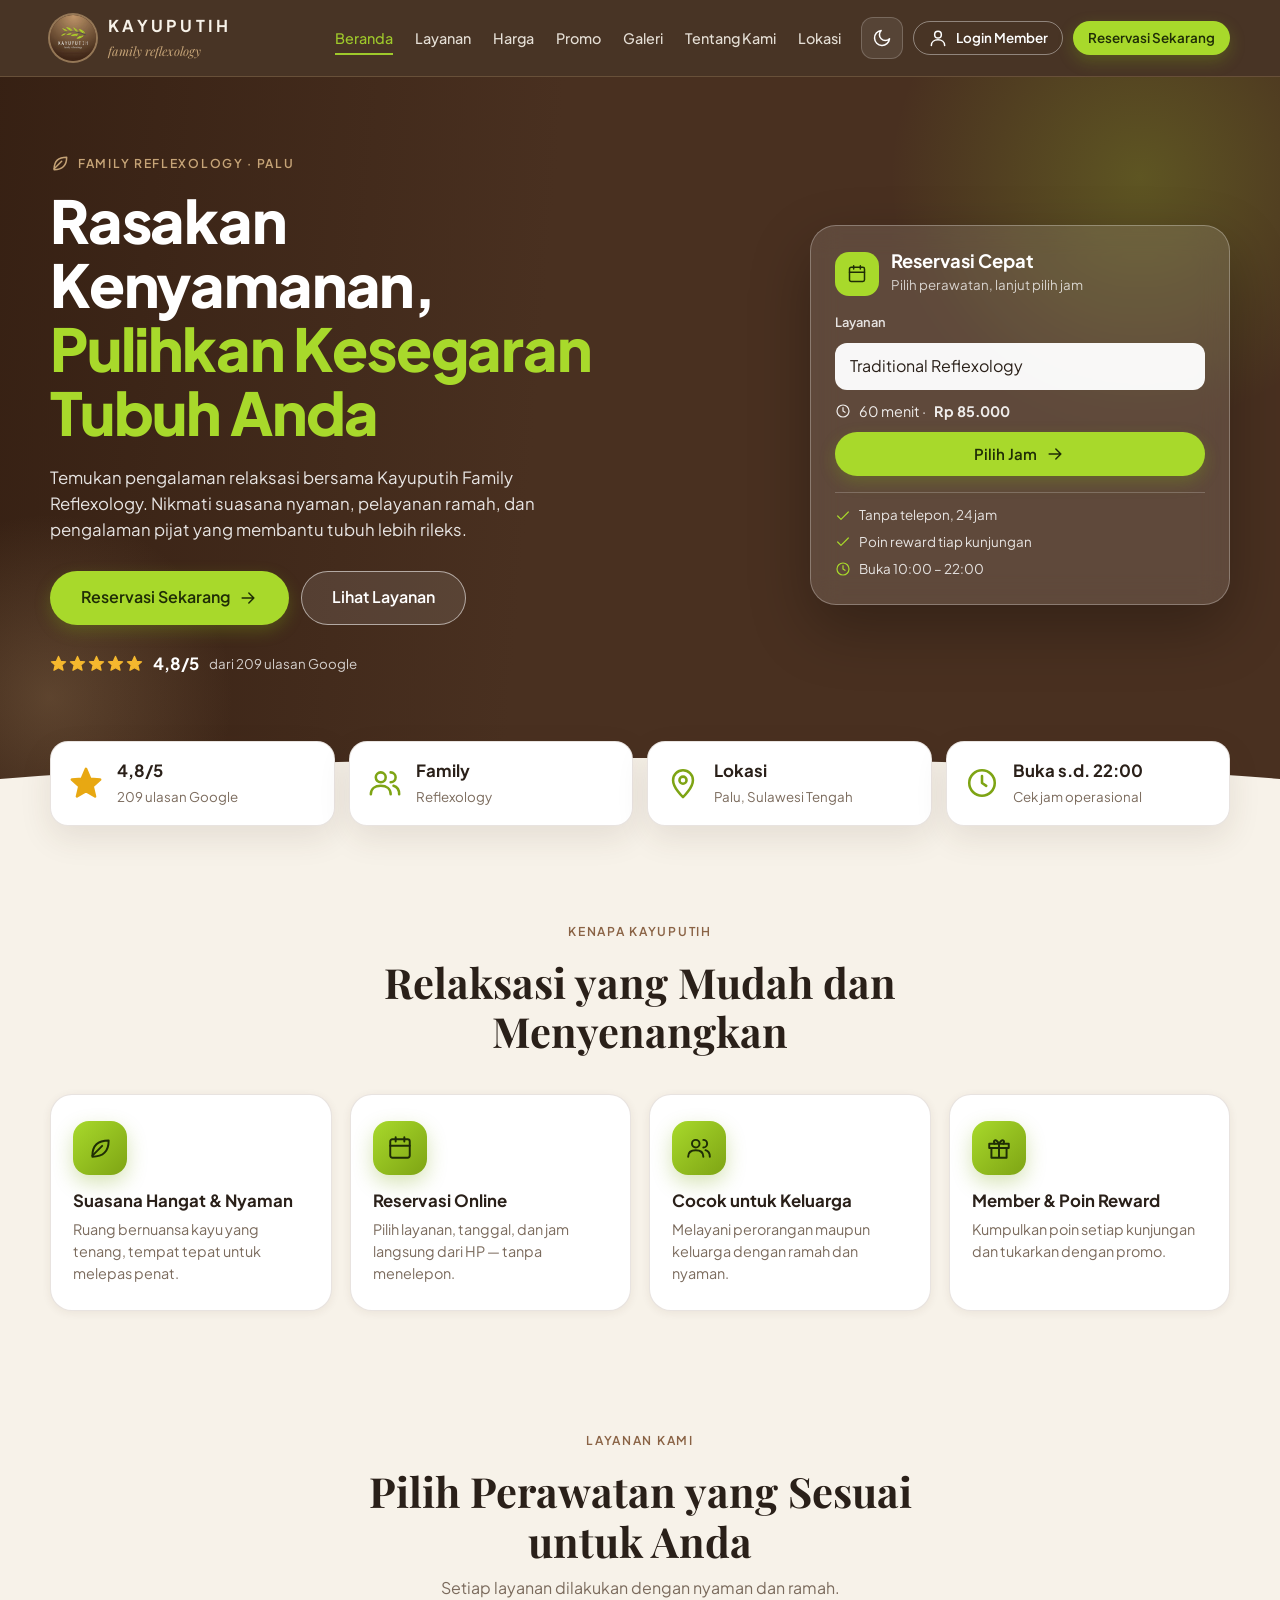
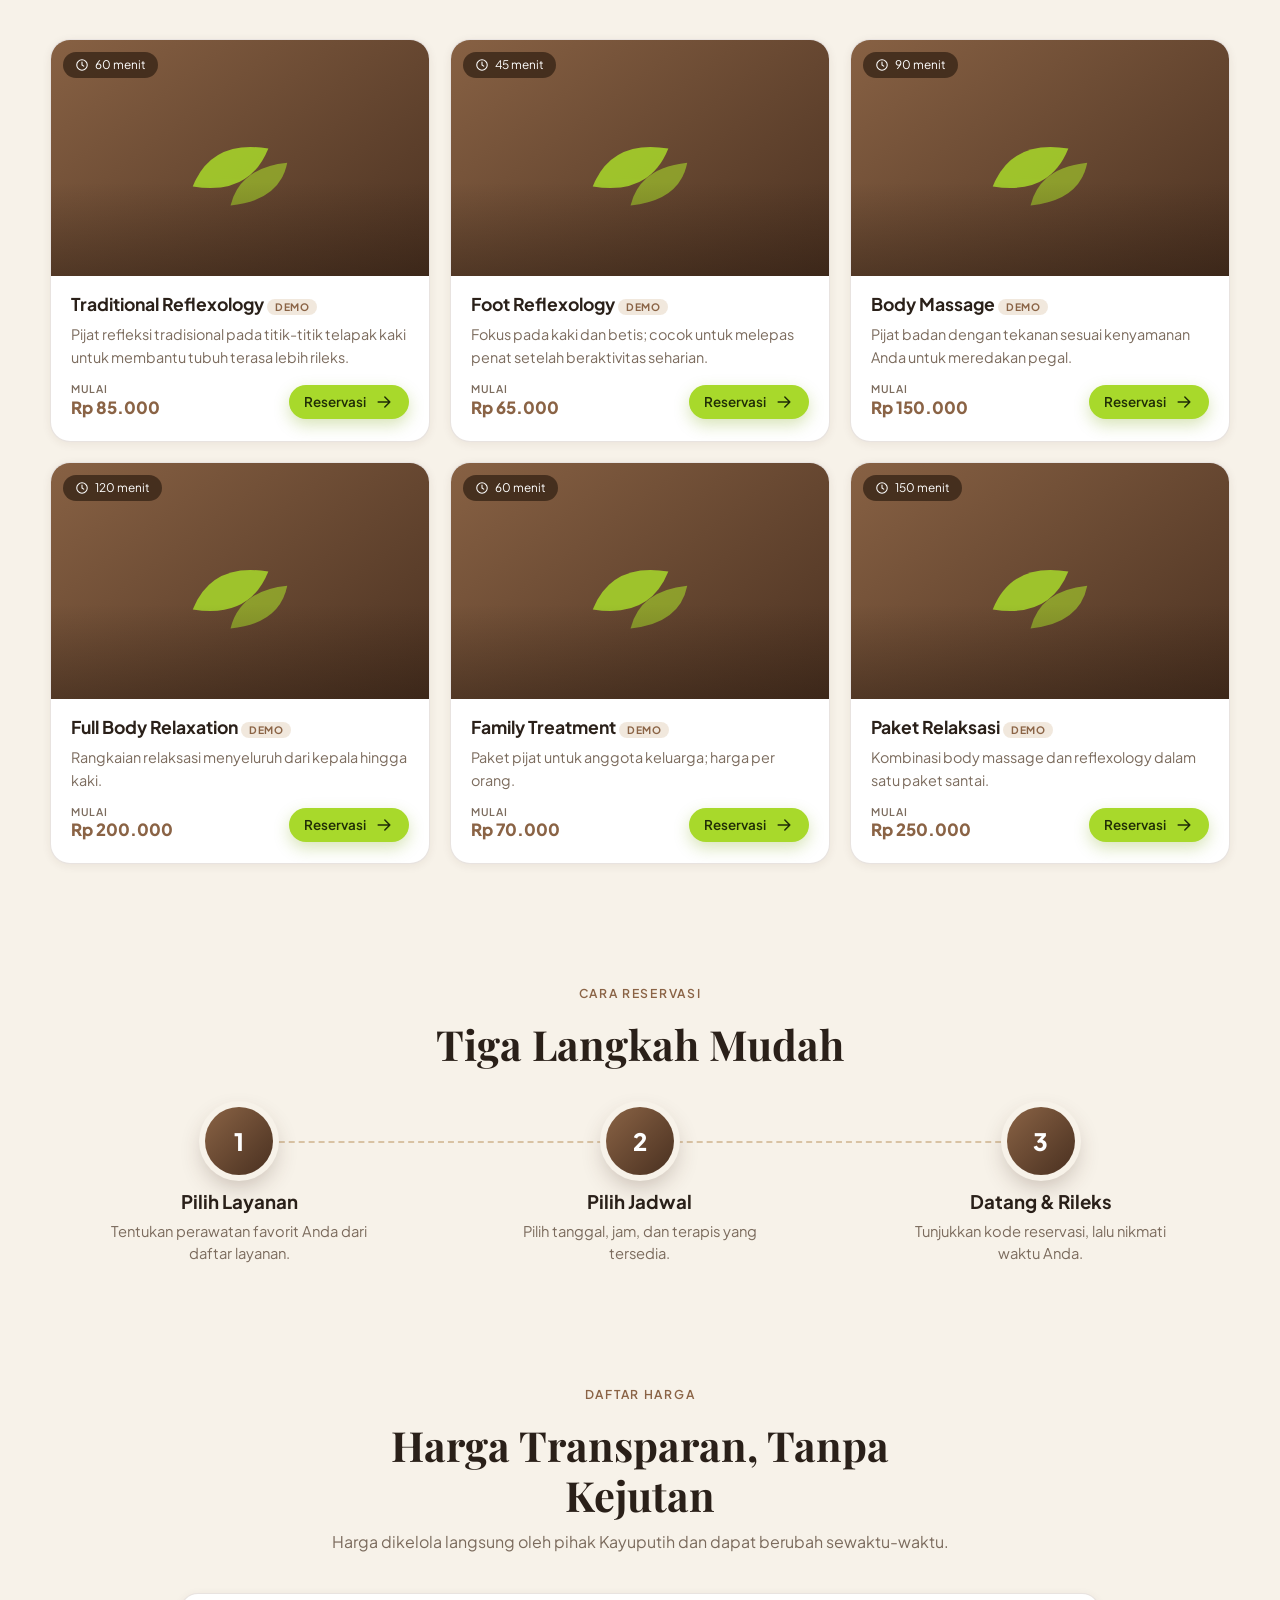
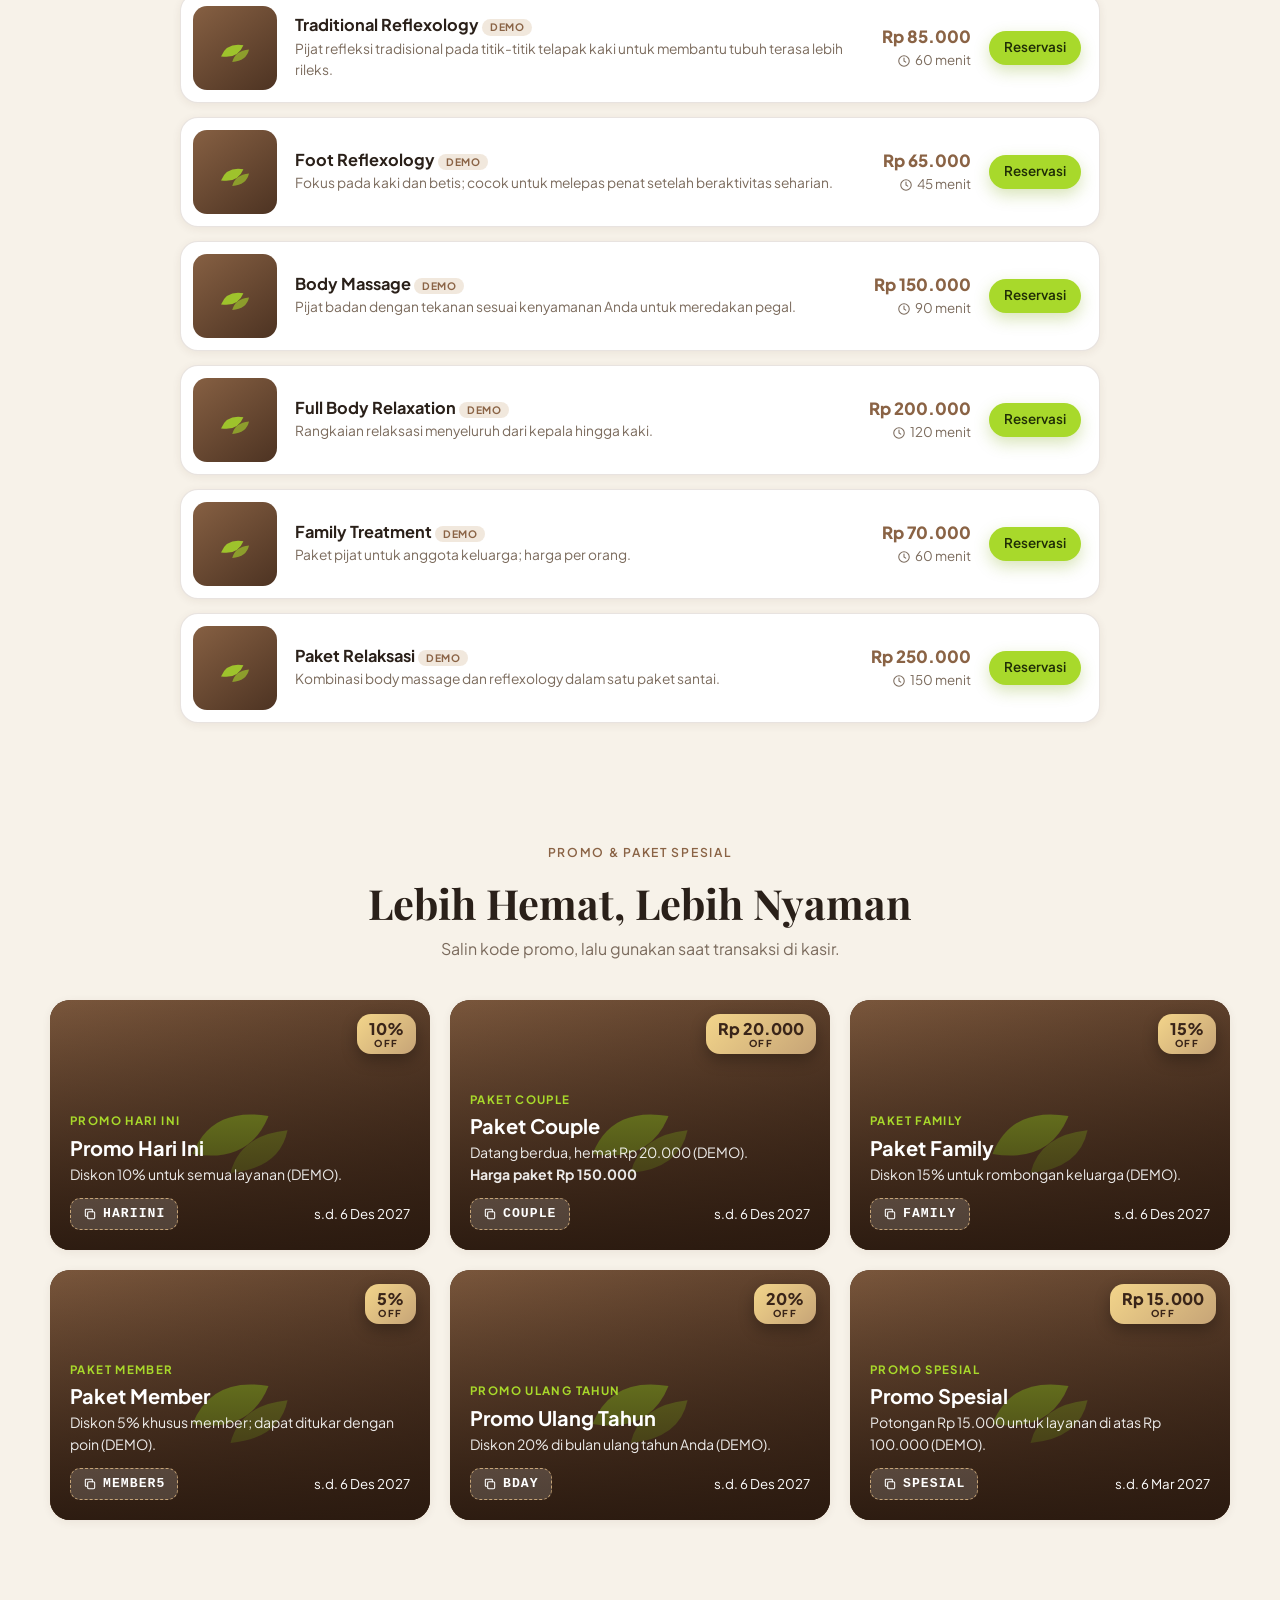
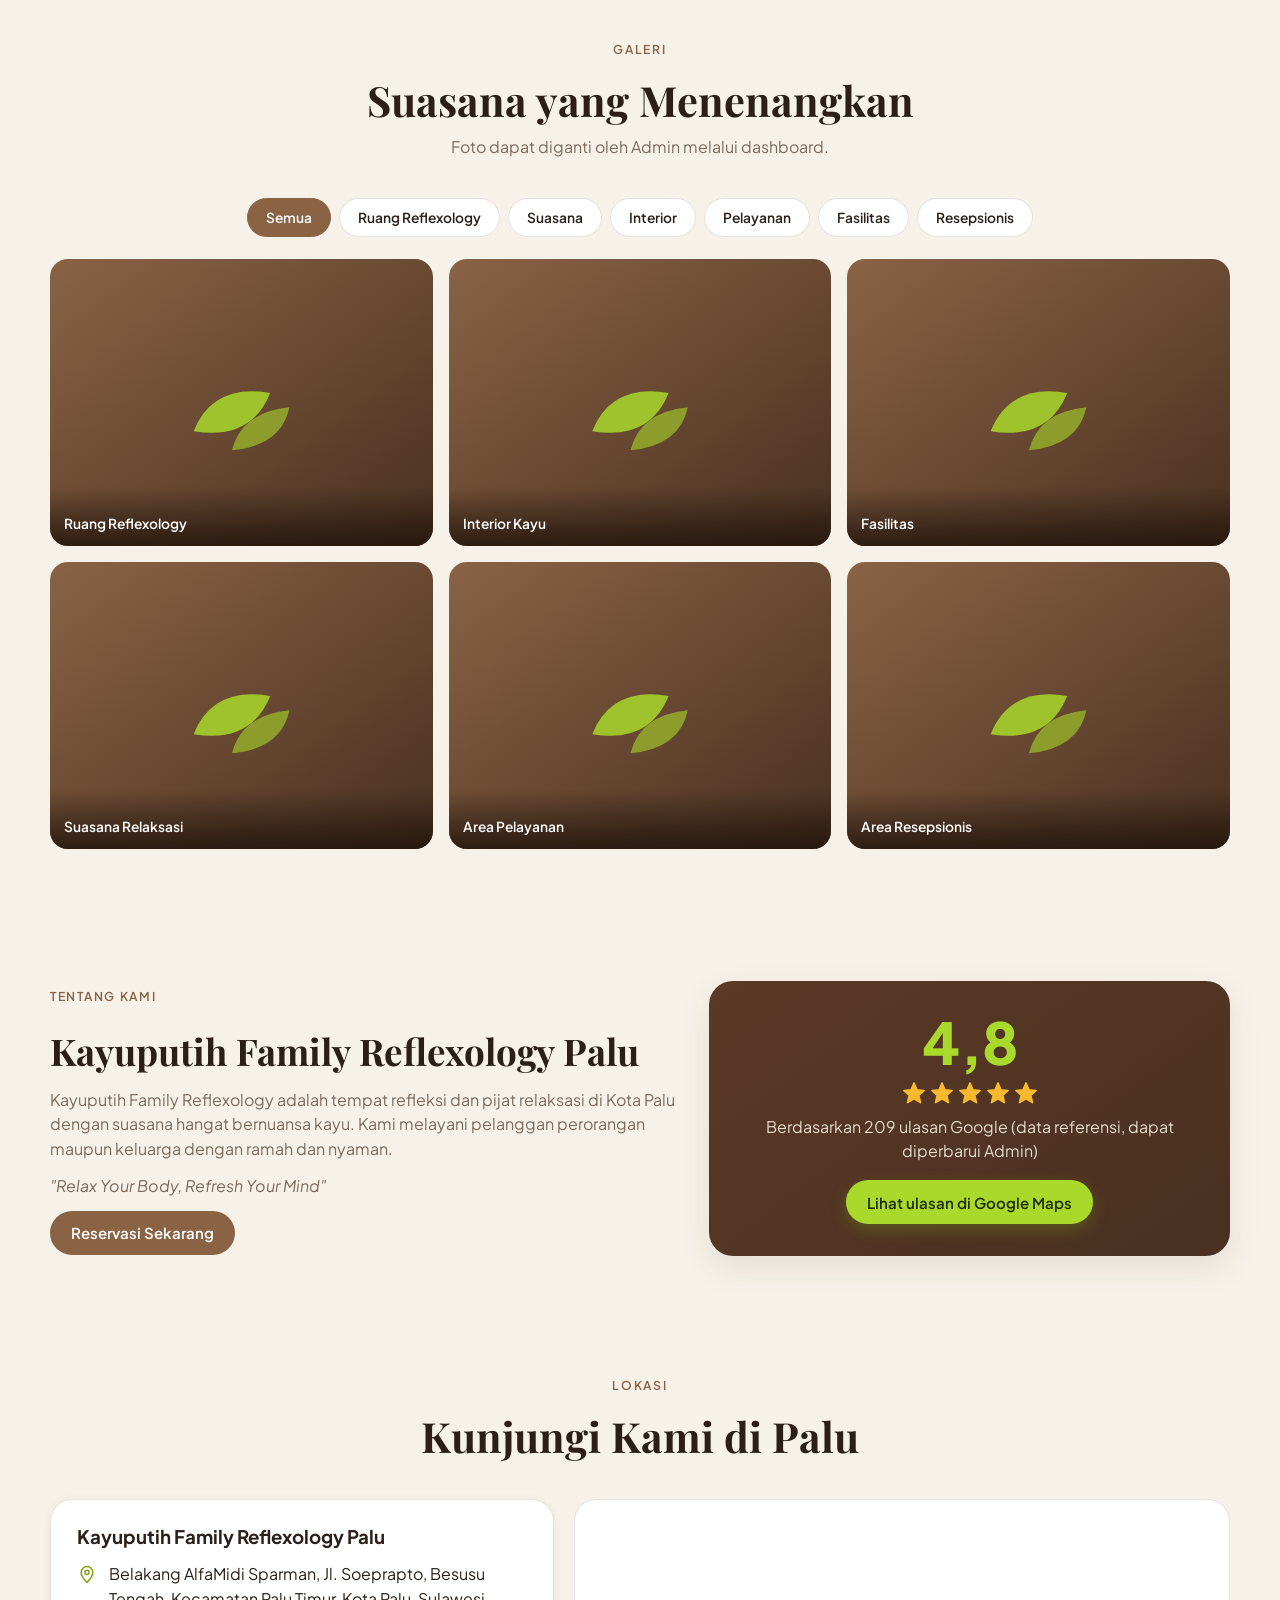
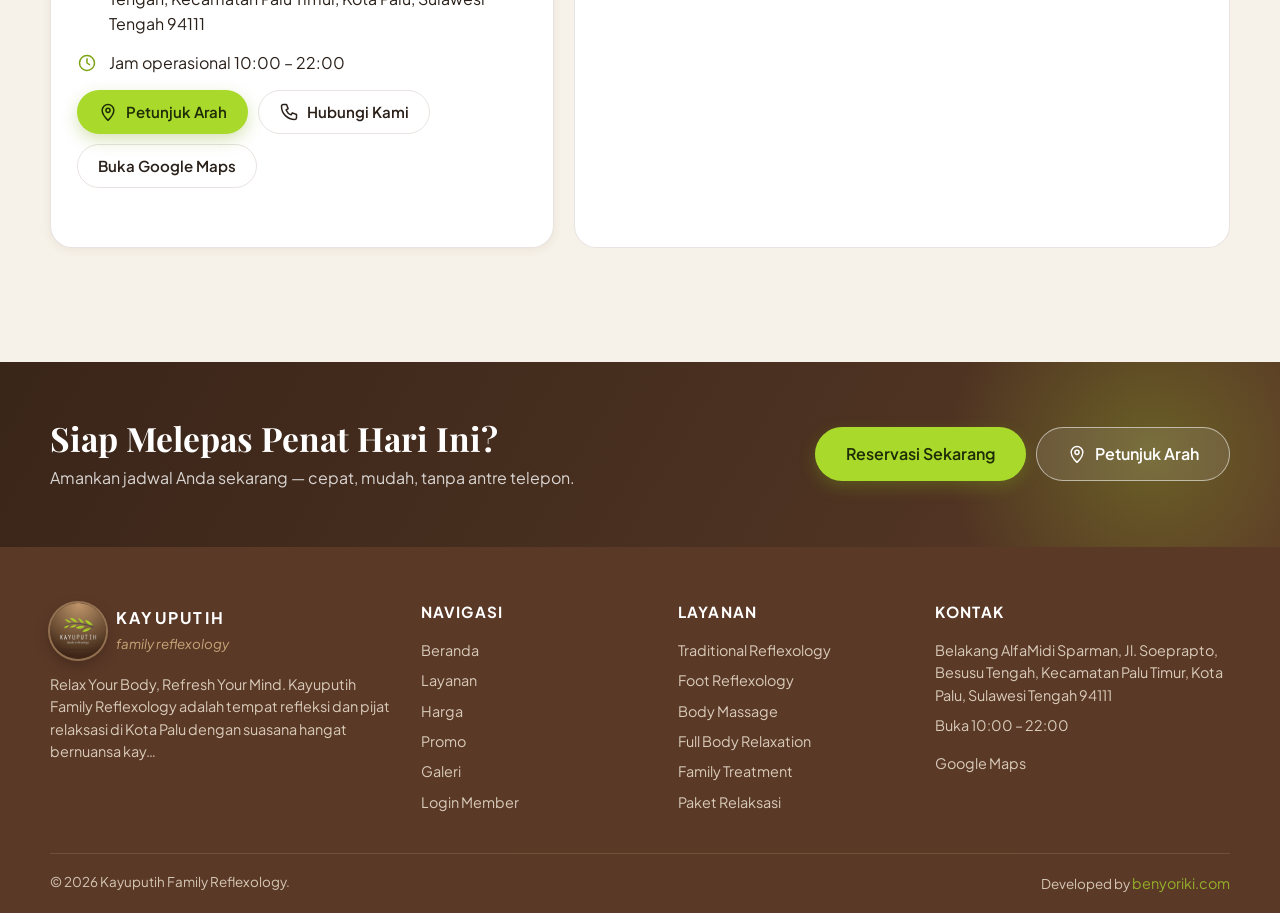
==== commit a402bd07: "Add files via upload" ====
--- a/index.html
+++ b/index.html
@@ -6,14 +6,41 @@
 <title>Kayuputih Family Reflexology Palu — Relax Your Body, Refresh Your Mind</title>
 <meta name="description" content="Kayuputih Family Reflexology Palu: reflexology, pijat relaksasi, dan terapi pijat dengan suasana hangat dan nyaman. Reservasi online mudah.">
 <meta name="theme-color" content="#493020">
-<script>try{document.documentElement.dataset.theme=localStorage.getItem('kp_theme')||'light'}catch(e){}</script>
+<meta property="og:title" content="Kayuputih Family Reflexology Palu">
+<meta property="og:description" content="Relax Your Body, Refresh Your Mind. Reservasi online mudah.">
+<meta property="og:image" content="icon-512.png">
+<script>try{document.documentElement.dataset.theme=localStorage.getItem('kp_theme')||'light';if(sessionStorage.getItem('kp_splash'))document.documentElement.classList.add('nosplash')}catch(e){}</script>
+<link rel="manifest" href="manifest.webmanifest">
+<link rel="icon" type="image/png" href="favicon.png">
+<link rel="apple-touch-icon" href="apple-touch-icon.png">
+<meta name="apple-mobile-web-app-capable" content="yes">
+<meta name="mobile-web-app-capable" content="yes">
+<meta name="apple-mobile-web-app-title" content="Kayuputih">
+<link rel="preload" as="image" href="logo.png">
+<link rel="preconnect" href="https://fonts.googleapis.com"><link rel="preconnect" href="https://fonts.gstatic.com" crossorigin>
+<link rel="stylesheet" href="https://fonts.googleapis.com/css2?family=Plus+Jakarta+Sans:wght@400;500;600;700;800&family=Playfair+Display:ital,wght@0,600;0,700;1,600&display=swap">
+<script src="pwa.js"></script>
 <link rel="stylesheet" href="style.css">
 </head>
-<body>
-<div class="splash" id="splash" aria-hidden="true"><div id="splashLogo"></div></div>
+<body class="has-mbar">
+<!-- Loading screen 4 detik (murni CSS agar selalu tertutup, bahkan bila JS gagal) -->
+<div class="splash" id="splash" role="status" aria-live="polite" aria-label="Memuat Kayuputih">
+  <i class="sp-leaf l1"></i><i class="sp-leaf l2"></i><i class="sp-leaf l3"></i><i class="sp-leaf l4"></i><i class="sp-leaf l5"></i>
+  <div class="sp-c">
+    <div class="sp-logo">
+      <svg class="sp-ring" viewBox="0 0 120 120" aria-hidden="true"><circle class="trk" cx="60" cy="60" r="55"/><circle class="prg" cx="60" cy="60" r="55" pathLength="100"/></svg>
+      <img src="icon-192.png" width="96" height="96" alt="Logo Kayuputih Family Reflexology">
+    </div>
+    <h2 class="sp-t">KAYUPUTIH</h2>
+    <p class="sp-s">family reflexology · palu</p>
+    <div class="sp-bar" aria-hidden="true"><i></i></div>
+    <small class="sp-msg" id="spMsg">Menyiapkan suasana relaksasi…</small>
+  </div>
+</div>
 <header class="site-header" id="hdr"></header>
 <main id="site"></main>
 <footer class="foot" id="foot"></footer>
+<div class="mbar" id="mbar"></div>
 <a class="wa-float" id="waFloat" href="#lokasi" aria-label="Hubungi via WhatsApp" hidden></a>
 <script src="database.js"></script>
 <script src="components.js"></script>
--- a/style.css
+++ b/style.css
@@ -5,7 +5,7 @@
    Leaf Green #A8D92B · Charcoal #20201E
    ===================================================================== */
 :root{--dark:#493020;--deep:#5B3927;--bronze:#8A6345;--gold:#C6A477;--ivory:#F7F2E9;--warm:#FFFCF7;--leaf:#A8D92B;--leaf-d:#7ea414;--char:#20201E;
---bg:#F7F2E9;--bg2:#FFFCF7;--surface:#fff;--text:#2a2019;--muted:#7b6b5d;--line:rgba(91,57,39,.14);--shadow:0 12px 32px rgba(73,48,32,.10);--shadow-s:0 2px 10px rgba(73,48,32,.07);--r:16px;--ok:#4f8a4b;--warn:#c27a14;--bad:#c0392b;--info:#2f6f8f;--input:#fffdf9;--font:'Inter','Segoe UI',system-ui,-apple-system,Roboto,sans-serif;--serif:'Playfair Display',Georgia,'Times New Roman',serif}
+--bg:#F7F2E9;--bg2:#FFFCF7;--surface:#fff;--text:#2a2019;--muted:#7b6b5d;--line:rgba(91,57,39,.14);--shadow:0 12px 32px rgba(73,48,32,.10);--shadow-s:0 2px 10px rgba(73,48,32,.07);--r:16px;--ok:#4f8a4b;--warn:#c27a14;--bad:#c0392b;--info:#2f6f8f;--input:#fffdf9;--font:'Plus Jakarta Sans','Inter','Segoe UI',system-ui,-apple-system,Roboto,sans-serif;--serif:'Playfair Display',Georgia,'Times New Roman',serif}
 [data-theme=dark]{--bg:#16100c;--bg2:#1c1410;--surface:#251a14;--text:#f3ebe0;--muted:#b7a490;--line:rgba(198,164,119,.18);--shadow:0 12px 32px rgba(0,0,0,.45);--shadow-s:0 2px 10px rgba(0,0,0,.35);--input:#1d1410;--ok:#86c27f;--warn:#e0a24a;--bad:#e87a6c;--info:#6db6d6}
 *{box-sizing:border-box}html{scroll-behavior:smooth;-webkit-text-size-adjust:100%}
 body{margin:0;font-family:var(--font);background:var(--bg);color:var(--text);line-height:1.55;overflow-x:hidden;transition:background .3s,color .3s}
@@ -16,9 +16,9 @@
 .container{width:min(1180px,100% - 32px);margin-inline:auto}
 
 /* ---------- logo ---------- */
-.logo{--s:60px;width:var(--s);height:var(--s);border-radius:50%;flex:none;display:grid;place-content:center;justify-items:center;text-align:center;color:#fff;font-size:calc(var(--s)/11);background:radial-gradient(circle at 50% 8%,#b99069 0%,#8a6345 45%,#4a2f20 100%);box-shadow:0 0 0 2px rgba(198,164,119,.55),0 6px 16px rgba(0,0,0,.25)}
+.logo{--s:60px;width:var(--s);height:var(--s);border-radius:50%;flex:none;display:grid;place-content:center;justify-items:center;text-align:center;color:#fff;font-size:calc(var(--s)/11);box-shadow:0 0 0 2px rgba(198,164,119,.55),0 6px 16px rgba(0,0,0,.25)}
 .logo svg{width:62%;margin-bottom:-.2em}.logo b{font:600 .95em/1 var(--font);letter-spacing:.22em;margin-left:.22em}.logo i{font:italic .78em/1.3 var(--serif);opacity:.9}.logo.mini svg{width:70%}
-.logo-img{border-radius:50%;object-fit:cover;flex:none}
+.logo-img{border-radius:50%;object-fit:cover;flex:none;box-shadow:0 0 0 2px rgba(198,164,119,.55),0 6px 16px rgba(0,0,0,.25);background:#5B3927}
 
 /* ---------- tombol & form ---------- */
 .btn{display:inline-flex;align-items:center;justify-content:center;gap:8px;min-height:44px;padding:0 20px;border-radius:999px;border:1.5px solid transparent;font-weight:600;font-size:.94rem;transition:transform .15s,box-shadow .2s,background .2s,border-color .2s;white-space:nowrap}
@@ -72,8 +72,6 @@
 /* =====================================================================
    LANDING
    ===================================================================== */
-.splash{position:fixed;inset:0;z-index:999;background:radial-gradient(circle,#5B3927,#2b1a10);display:grid;place-items:center;transition:opacity .5s,visibility .5s}.splash.off{opacity:0;visibility:hidden}.splash .logo{animation:pulse 1.4s infinite ease-in-out}
-@keyframes pulse{50%{transform:scale(1.08);box-shadow:0 0 0 14px rgba(198,164,119,.15)}}
 .site-header{position:sticky;top:0;z-index:100;background:rgba(61,40,25,.94);backdrop-filter:blur(10px);color:#f7f2e9;border-bottom:1px solid rgba(198,164,119,.25);transition:box-shadow .3s}.site-header.sc{box-shadow:0 10px 30px rgba(0,0,0,.28)}
 .hd{display:flex;align-items:center;gap:20px;height:76px}.brand{display:flex;align-items:center;gap:12px}.brand b{display:block;letter-spacing:.2em;font-size:1.02rem}.brand small{font:italic .78rem var(--serif);color:var(--gold)}
 .nav{display:flex;gap:22px;margin-left:auto;font-size:.9rem;font-weight:500}.nav a{position:relative;padding:6px 0;opacity:.9}.nav a::after{content:"";position:absolute;left:0;bottom:0;height:2px;width:0;background:var(--leaf);transition:width .25s}.nav a:hover::after,.nav a.on::after{width:100%}.nav a.on{color:var(--leaf)}
@@ -148,4 +146,80 @@
 
 /* ---------- cetak ---------- */
 @media print{.side,.topbar,.bottomnav,.noprint,.toasts,.wa-float,.backdrop{display:none!important}.print-only{display:block!important}body{background:#fff;color:#000}.view{padding:0;animation:none}.card,.stat{box-shadow:none;border-color:#ccc;break-inside:avoid}.tbl-wrap{overflow:visible}.report-head{margin-bottom:12px}.main{display:block}.dash{display:block}}
-@media(prefers-reduced-motion:reduce){*{animation:none!important;transition:none!important}.rv{opacity:1;transform:none}}
+@media(prefers-reduced-motion:reduce){*{animation:none!important;transition:none!important}.rv{opacity:1;transform:none}.splash{animation:spOut .01s 4s forwards!important}.sp-bar i{transform:none!important}.sp-ring .prg{stroke-dashoffset:0!important}}
+
+/* =====================================================================
+   2026 REFRESH — loading screen, hero, bagian baru, PWA, mobile CTA
+   ===================================================================== */
+.splash{position:fixed;inset:0;z-index:999;display:grid;place-items:center;overflow:hidden;background:radial-gradient(120% 90% at 50% 0%,#6b4630 0%,#493020 45%,#221409 100%);animation:spOut .7s ease 4s forwards}
+.splash.off{opacity:0;visibility:hidden;transition:opacity .6s,visibility .6s}.nosplash .splash{display:none}
+@keyframes spOut{to{opacity:0;visibility:hidden;transform:scale(1.04)}}
+.sp-c{position:relative;z-index:2;display:grid;justify-items:center;gap:6px;text-align:center;color:#fff;padding:24px;animation:spIn .9s cubic-bezier(.2,.8,.2,1) both}
+@keyframes spIn{from{opacity:0;transform:translateY(18px) scale(.96)}}
+.sp-logo{position:relative;width:140px;height:140px;display:grid;place-items:center;margin-bottom:10px}
+.sp-logo img{width:100px;height:100px;border-radius:50%;box-shadow:0 14px 44px rgba(0,0,0,.5),0 0 0 6px rgba(198,164,119,.14);animation:breathe 2.6s ease-in-out infinite}
+@keyframes breathe{50%{transform:scale(1.07)}}
+.sp-ring{position:absolute;inset:0;width:100%;height:100%;transform:rotate(-90deg)}.sp-ring circle{fill:none;stroke-width:2.6}.sp-ring .trk{stroke:rgba(198,164,119,.22)}
+.sp-ring .prg{stroke:var(--leaf);stroke-linecap:round;stroke-dasharray:100;stroke-dashoffset:100;filter:drop-shadow(0 0 4px rgba(168,217,43,.6));animation:ring 4s cubic-bezier(.45,.1,.3,1) forwards}
+@keyframes ring{to{stroke-dashoffset:0}}
+.sp-t{font:800 1.55rem/1 var(--font);letter-spacing:.34em;margin-left:.34em;animation:track 1.8s cubic-bezier(.2,.8,.2,1) both}
+@keyframes track{from{letter-spacing:.9em;opacity:0}}
+.sp-s{font:italic 600 1rem var(--serif);color:var(--gold);animation:spIn 1.2s .3s both}
+.sp-bar{width:min(240px,62vw);height:4px;border-radius:99px;background:rgba(255,255,255,.14);overflow:hidden;margin-top:20px}
+.sp-bar i{display:block;height:100%;width:100%;transform-origin:left;transform:scaleX(0);background:linear-gradient(90deg,var(--gold),var(--leaf));animation:bar 4s cubic-bezier(.45,.1,.3,1) forwards}
+@keyframes bar{to{transform:scaleX(1)}}
+.sp-msg{color:rgba(255,255,255,.72);font-size:.82rem;margin-top:8px;min-height:1.2em;transition:opacity .22s,transform .22s}.sp-msg.sw{opacity:0;transform:translateY(5px)}
+.sp-leaf{position:absolute;bottom:-50px;width:20px;height:32px;background:linear-gradient(135deg,#c6ee5a,#7ea414);border-radius:0 100% 0 100%;opacity:0;animation:leafUp 7s linear infinite}
+.sp-leaf.l1{left:10%}.sp-leaf.l2{left:28%;animation-delay:1.3s;transform:scale(.7)}.sp-leaf.l3{left:52%;animation-delay:2.4s}.sp-leaf.l4{left:72%;animation-delay:.7s;transform:scale(.8)}.sp-leaf.l5{left:90%;animation-delay:3.1s;transform:scale(.6)}
+@keyframes leafUp{0%{transform:translateY(0) rotate(0);opacity:0}15%{opacity:.45}100%{transform:translateY(-115vh) rotate(170deg);opacity:0}}
+
+.btn-lg{min-height:54px;padding:0 30px;font-size:1rem}
+.hd .btn-ghost{color:#fff;border-color:rgba(255,255,255,.4)}.hd .btn-ghost:hover{background:rgba(255,255,255,.1);border-color:var(--gold)}
+.brand .logo-img{box-shadow:0 0 0 2px rgba(198,164,119,.6)}
+.hero{padding:76px 0 150px}
+.hero .orb{position:absolute;border-radius:50%;pointer-events:none;background:radial-gradient(circle,rgba(168,217,43,.22),transparent 68%)}.orb.o1{width:520px;height:520px;right:-120px;top:-160px}.orb.o2{width:380px;height:380px;left:-140px;bottom:-60px;background:radial-gradient(circle,rgba(198,164,119,.25),transparent 68%)}
+.hero-g{position:relative;z-index:1;display:grid;grid-template-columns:minmax(0,1.15fr) minmax(0,.85fr);gap:48px;align-items:center}
+.hero h1{font-size:clamp(2.2rem,5vw,3.7rem);line-height:1.08}
+.hero-proof{display:flex;align-items:center;gap:10px;margin-top:26px;flex-wrap:wrap}.hero-proof b{font-size:1.05rem}.hero-proof small{color:rgba(255,255,255,.78)}
+.stars.sm{margin:0;gap:2px}.stars.sm .ic{width:17px;height:17px}
+.glass{background:rgba(255,255,255,.12);border:1px solid rgba(255,255,255,.28);backdrop-filter:blur(14px);-webkit-backdrop-filter:blur(14px);box-shadow:0 24px 60px rgba(0,0,0,.28)}
+.hero-card{border-radius:26px;padding:24px;color:#fff;display:grid;gap:10px;max-width:420px;justify-self:end;width:100%}
+.hc-h{display:flex;gap:12px;align-items:center;margin-bottom:6px}.hc-h h3{font-size:1.15rem}.hc-h small{color:rgba(255,255,255,.75)}.hc-ic{width:44px;height:44px;border-radius:14px;background:var(--leaf);color:#1f2d06;display:grid;place-items:center;flex:none}
+.hero-card label{font-size:.8rem;font-weight:600;color:rgba(255,255,255,.85)}.hero-card .input{background:rgba(255,255,255,.96);color:#2a2019;border-color:transparent}
+.q-meta{display:flex;gap:8px;align-items:center;font-size:.9rem;color:rgba(255,255,255,.9)}.q-meta .ic{width:16px;height:16px}
+.hc-pts{list-style:none;margin:6px 0 0;padding:12px 0 0;border-top:1px solid rgba(255,255,255,.2);display:grid;gap:6px;font-size:.84rem;color:rgba(255,255,255,.85)}.hc-pts li{display:flex;gap:8px;align-items:center}.hc-pts .ic{width:16px;height:16px;color:var(--leaf)}
+.trust-i{backdrop-filter:none}
+.sec{padding:92px 0 24px}.sec-h h2{font-size:clamp(1.8rem,3.8vw,2.6rem)}
+.why{display:grid;grid-template-columns:repeat(4,minmax(0,1fr));gap:18px}
+.why-i{background:var(--surface);border:1px solid var(--line);border-radius:22px;padding:26px 22px;box-shadow:var(--shadow-s);transition:transform .3s,box-shadow .3s,border-color .3s}.why-i:hover{transform:translateY(-6px);box-shadow:var(--shadow);border-color:var(--gold)}
+.why-ic{width:54px;height:54px;border-radius:16px;display:grid;place-items:center;background:linear-gradient(135deg,var(--leaf),#7ea414);color:#1f2d06;margin-bottom:16px;box-shadow:0 8px 20px rgba(126,164,20,.3)}.why-ic .ic{width:26px;height:26px}
+.why-i h3{font-size:1.05rem;margin-bottom:6px}.why-i p{color:var(--muted);font-size:.9rem}
+.svc .ph::after{content:"";position:absolute;inset:auto 0 0 0;height:40%;background:linear-gradient(transparent,rgba(30,18,10,.35));pointer-events:none}
+.svc .price small{display:block;font-size:.66rem;color:var(--muted);font-weight:600;letter-spacing:.06em;text-transform:uppercase;line-height:1}
+.steps{display:grid;grid-template-columns:repeat(3,minmax(0,1fr));gap:22px;position:relative}
+.steps::before{content:"";position:absolute;top:34px;left:16%;right:16%;border-top:2px dashed var(--gold);opacity:.6}
+.step{text-align:center;position:relative;padding:0 10px}.step .n{width:68px;height:68px;border-radius:50%;margin:0 auto 16px;display:grid;place-items:center;font:800 1.5rem var(--font);color:#fff;background:linear-gradient(135deg,var(--bronze),var(--dark));box-shadow:0 0 0 6px var(--bg),0 10px 24px rgba(73,48,32,.3);position:relative;z-index:1}
+.step h3{margin-bottom:6px}.step p{color:var(--muted);font-size:.92rem;max-width:260px;margin-inline:auto}
+.promo .off-b{position:absolute;right:14px;top:14px;z-index:3;background:linear-gradient(135deg,#f3d58a,var(--gold));color:#3a2519;font-weight:800;border-radius:14px;padding:6px 12px;text-align:center;line-height:1.1;box-shadow:0 6px 16px rgba(0,0,0,.3)}.off-b small{display:block;font-size:.6rem;letter-spacing:.14em}
+.code{display:inline-flex;align-items:center;gap:6px}.code .ic{width:14px;height:14px}
+.cta-band{margin-top:90px;background:linear-gradient(120deg,#3a2519,var(--dark) 55%,#5B3927);color:#fff;position:relative;overflow:hidden;padding:56px 0}
+.cta-band::before{content:"";position:absolute;right:-80px;top:-120px;width:420px;height:420px;border-radius:50%;background:radial-gradient(circle,rgba(168,217,43,.25),transparent 68%)}
+.cta-in{position:relative;display:flex;align-items:center;justify-content:space-between;gap:24px;flex-wrap:wrap}.cta-in h2{font:700 clamp(1.5rem,3vw,2.1rem)/1.2 var(--serif)}.cta-in p{color:rgba(255,255,255,.8);margin-top:8px}
+.foot{margin-top:0}
+.mbar{display:none}
+[data-install]{animation:pop .5s both}@keyframes pop{from{transform:scale(.6);opacity:0}}
+.hd [data-install]{background:rgba(168,217,43,.2);border-color:rgba(168,217,43,.5);color:var(--leaf)}
+.logo-img{background:#5B3927}
+
+@media(max-width:1020px){.hero-g{grid-template-columns:1fr;gap:30px}.hero-card{justify-self:start;max-width:520px}.why{grid-template-columns:repeat(2,minmax(0,1fr))}.hd-cta{display:none}.hd-login span{display:inline}}
+@media(max-width:900px){.hd-login{width:42px;padding:0;min-height:42px;border-radius:12px}.hd-login span{display:none}}
+@media(max-width:720px){
+  .brand div{display:block}.brand b{font-size:.84rem;letter-spacing:.16em}.brand small{font-size:.66rem}.hd{gap:8px}.hd-act{gap:6px}
+  .hero{padding:44px 0 120px}.hero-cta .btn{flex:1;padding:0 14px}.steps{grid-template-columns:1fr;gap:26px}.steps::before{display:none}.step{display:grid;grid-template-columns:68px 1fr;text-align:left;gap:0 16px;align-items:center;padding:0}.step .n{margin:0;grid-row:span 2}.step p{margin:0;max-width:none}
+  .why{gap:12px}.why-i{padding:18px 16px}.why-ic{width:46px;height:46px;margin-bottom:12px}.why-i h3{font-size:.95rem}.why-i p{font-size:.82rem}
+  .cta-in{flex-direction:column;align-items:flex-start}.cta-in .row,.cta-in .btn{width:100%}.cta-band{padding:42px 0;margin-top:60px}
+  .mbar{display:grid;grid-template-columns:1.5fr 1fr;gap:10px;position:fixed;left:0;right:0;bottom:0;z-index:95;padding:10px 14px calc(10px + env(safe-area-inset-bottom));background:color-mix(in srgb,var(--surface) 92%,transparent);backdrop-filter:blur(12px);border-top:1px solid var(--line);box-shadow:0 -8px 24px rgba(0,0,0,.12)}
+  .has-mbar{padding-bottom:72px}.wa-float{bottom:86px;right:14px;width:50px;height:50px}.toasts{bottom:84px}
+}
+@media(max-width:470px){.brand div{display:none}}
+@media(max-width:380px){.why{grid-template-columns:1fr}}
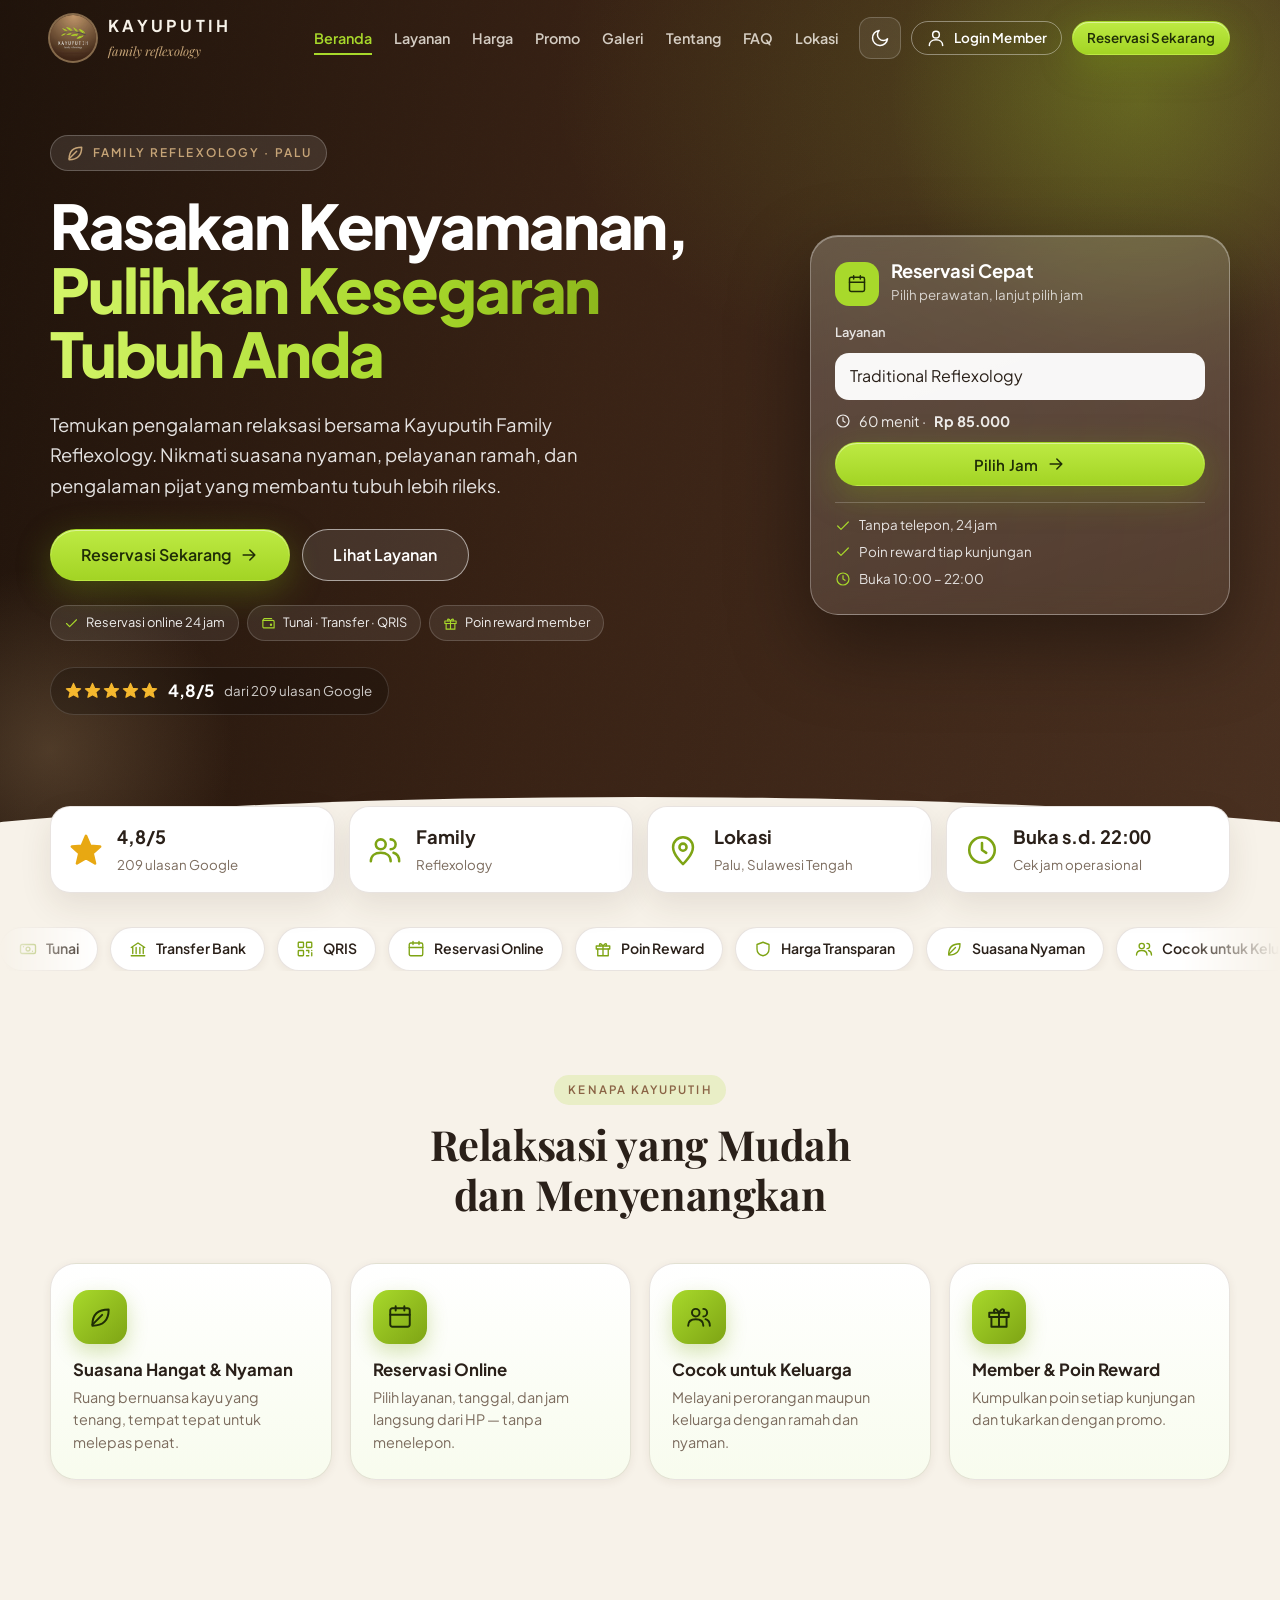
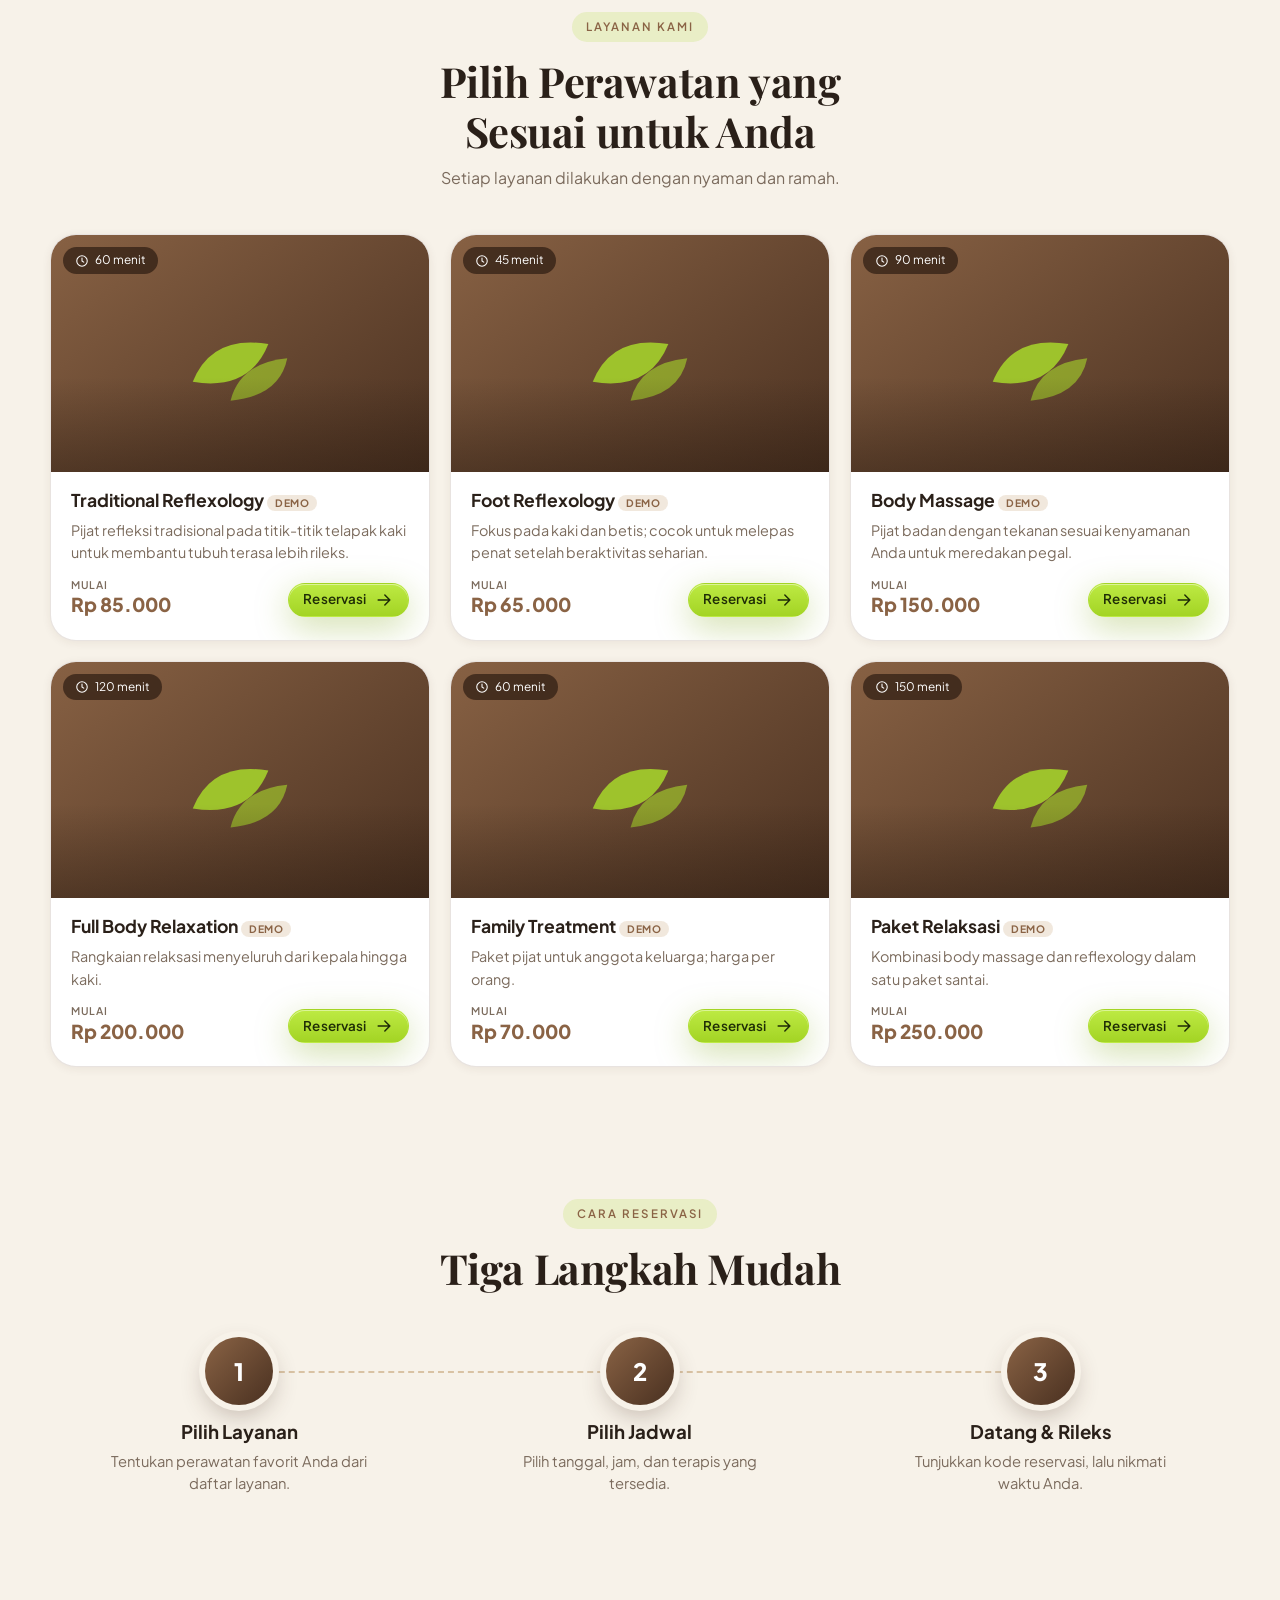
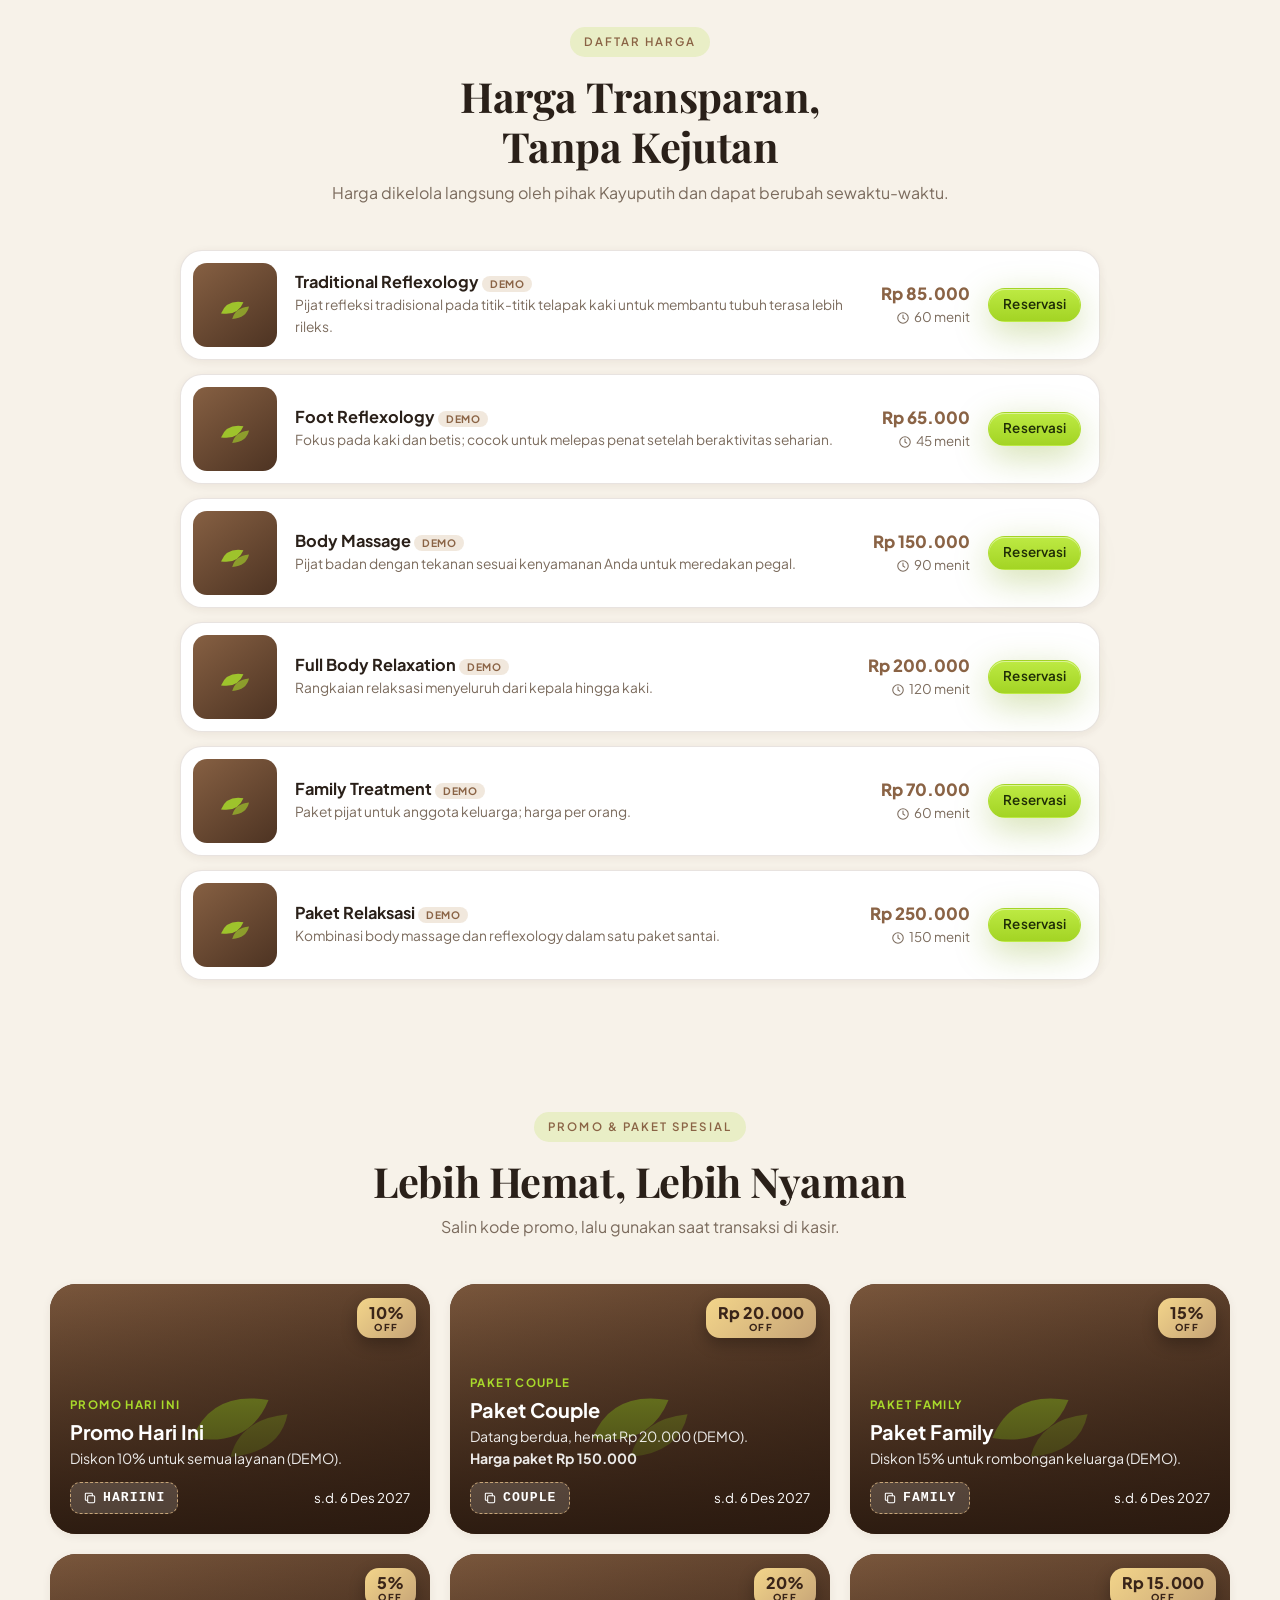
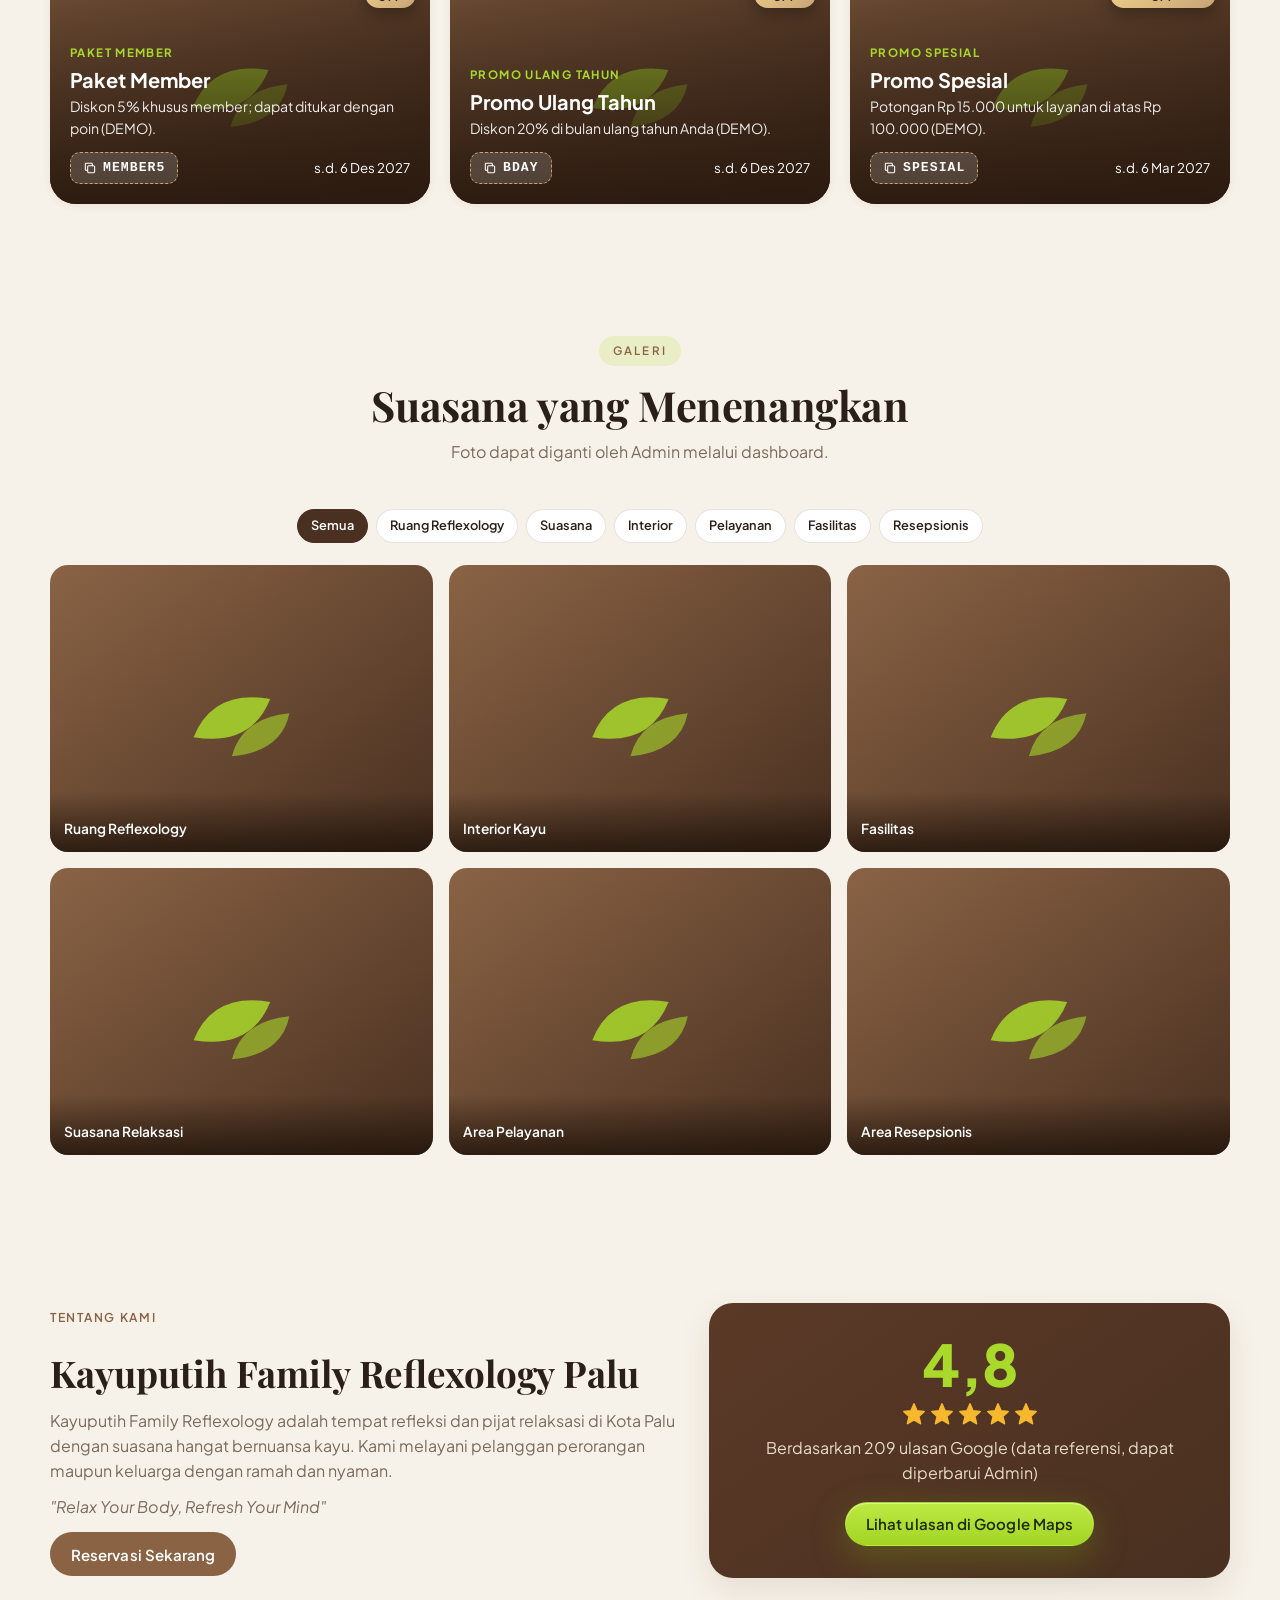
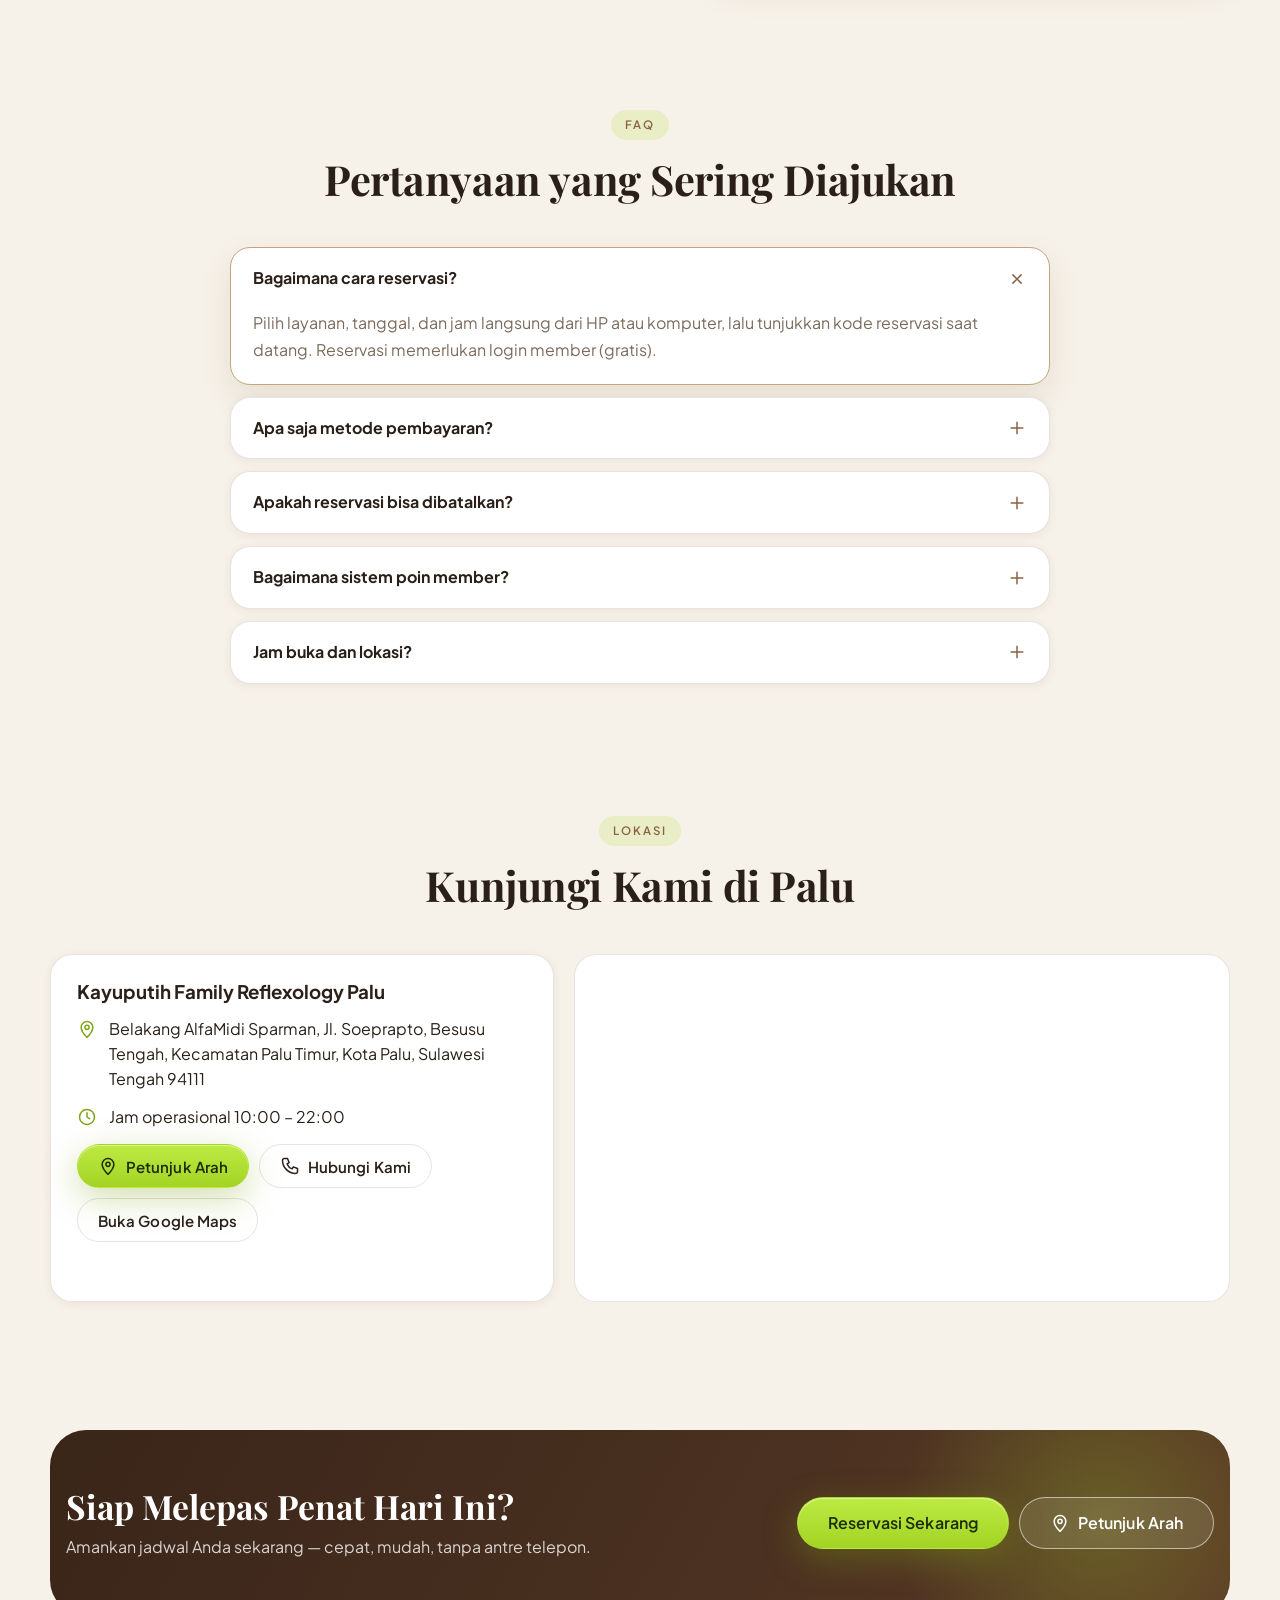
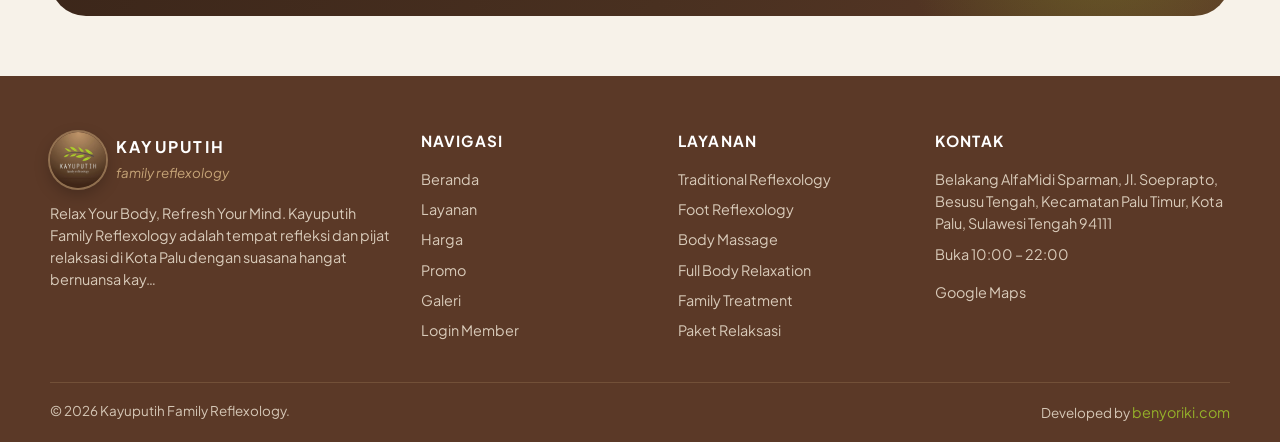
==== commit b2b03e6a: "Add files via upload" ====
--- a/index.html
+++ b/index.html
@@ -3,12 +3,27 @@
 <head>
 <meta charset="utf-8">
 <meta name="viewport" content="width=device-width, initial-scale=1, viewport-fit=cover">
-<title>Kayuputih Family Reflexology Palu — Relax Your Body, Refresh Your Mind</title>
-<meta name="description" content="Kayuputih Family Reflexology Palu: reflexology, pijat relaksasi, dan terapi pijat dengan suasana hangat dan nyaman. Reservasi online mudah.">
+<title>Kayuputih Family Reflexology Palu — Waktunya Tubuh Anda Relaks</title>
+<meta name="description" content="Pijat refleksi & relaksasi nyaman untuk keluarga di Palu. Suasana hangat, terapis ramah, harga transparan. Reservasi online 24 jam, bayar tunai/transfer/QRIS, kumpulkan poin member. ⭐ 4,8/5 dari 209 ulasan Google.">
 <meta name="theme-color" content="#493020">
-<meta property="og:title" content="Kayuputih Family Reflexology Palu">
-<meta property="og:description" content="Relax Your Body, Refresh Your Mind. Reservasi online mudah.">
-<meta property="og:image" content="icon-512.png">
+<link rel="canonical" href="https://benyoriki.github.io/Pijat/">
+<meta property="og:type" content="website">
+<meta property="og:site_name" content="Kayuputih Family Reflexology Palu">
+<meta property="og:locale" content="id_ID">
+<meta property="og:url" content="https://benyoriki.github.io/Pijat/">
+<meta property="og:title" content="🌿 Waktunya Tubuh Anda Relaks — Kayuputih Family Reflexology Palu">
+<meta property="og:description" content="Pijat refleksi &amp; relaksasi nyaman untuk keluarga. ✓ Reservasi online 24 jam ✓ Tunai · Transfer · QRIS ✓ Poin reward member. ⭐ 4,8/5 (209 ulasan Google). Pesan sekarang!">
+<meta property="og:image" content="https://benyoriki.github.io/Pijat/og-image.jpg">
+<meta property="og:image:secure_url" content="https://benyoriki.github.io/Pijat/og-image.jpg">
+<meta property="og:image:type" content="image/jpeg">
+<meta property="og:image:width" content="1200">
+<meta property="og:image:height" content="627">
+<meta property="og:image:alt" content="Kayuputih Family Reflexology Palu — Waktunya tubuh Anda relaks">
+<meta name="twitter:card" content="summary_large_image">
+<meta name="twitter:title" content="Waktunya Tubuh Anda Relaks — Kayuputih Family Reflexology">
+<meta name="twitter:description" content="Reflexology &amp; pijat relaksasi di Palu. Reservasi online 24 jam, poin reward member.">
+<meta name="twitter:image" content="https://benyoriki.github.io/Pijat/og-image.jpg">
+
 <script>try{document.documentElement.dataset.theme=localStorage.getItem('kp_theme')||'light';if(sessionStorage.getItem('kp_splash'))document.documentElement.classList.add('nosplash')}catch(e){}</script>
 <link rel="manifest" href="manifest.webmanifest">
 <link rel="icon" type="image/png" href="favicon.png">
@@ -21,6 +36,7 @@
 <link rel="stylesheet" href="https://fonts.googleapis.com/css2?family=Plus+Jakarta+Sans:wght@400;500;600;700;800&family=Playfair+Display:ital,wght@0,600;0,700;1,600&display=swap">
 <script src="pwa.js"></script>
 <link rel="stylesheet" href="style.css">
+<link rel="stylesheet" href="modern.css">
 </head>
 <body class="has-mbar">
 <!-- Loading screen 4 detik (murni CSS agar selalu tertutup, bahkan bila JS gagal) -->
--- a/modern.css
+++ b/modern.css
@@ -0,0 +1,162 @@
+/* =====================================================================
+   modern.css — Lapisan desain 2026 (dimuat setelah style.css).
+   Glass header, hero sinematik, carousel mobile, FAQ, marquee, kartu
+   lembut, UI pembayaran kasir, tombol kembali login, dsb.
+   ===================================================================== */
+:root{--ease:cubic-bezier(.2,.8,.2,1);--r-lg:24px;--glow:0 10px 34px rgba(126,164,20,.35)}
+html{scroll-padding-top:84px}
+body{-webkit-font-smoothing:antialiased;text-rendering:optimizeLegibility}
+::selection{background:var(--leaf);color:#1f2d06}
+.scroll-prog{position:fixed;left:0;top:0;height:3px;width:100%;transform-origin:left;transform:scaleX(0);background:linear-gradient(90deg,var(--gold),var(--leaf));z-index:300;pointer-events:none}
+
+/* ---------- tombol & kartu lebih halus ---------- */
+.btn{letter-spacing:.005em}
+.btn-primary{background:linear-gradient(180deg,#bdea43,#a3d424);box-shadow:var(--glow),inset 0 1px 0 rgba(255,255,255,.45)}
+.btn-primary:hover{background:linear-gradient(180deg,#c6f04e,#acdc2c)}
+.card{border-radius:var(--r-lg)}
+.stat{border-radius:20px;position:relative;overflow:hidden}
+.stat::after{content:"";position:absolute;right:-30px;top:-30px;width:100px;height:100px;border-radius:50%;background:radial-gradient(circle,rgba(168,217,43,.18),transparent 70%);pointer-events:none}
+.stat-ic{border-radius:14px!important}
+.input{border-radius:14px}
+
+/* ---------- header melayang (landing) ---------- */
+.site-header{position:fixed;left:0;right:0;top:0;background:transparent;border-bottom:1px solid transparent;backdrop-filter:none;transition:background .35s,backdrop-filter .35s,border-color .35s,box-shadow .35s}
+.site-header.sc{background:rgba(38,24,15,.74);backdrop-filter:blur(18px) saturate(1.5);-webkit-backdrop-filter:blur(18px) saturate(1.5);border-bottom-color:rgba(198,164,119,.22)}
+.nav a{opacity:.82;font-weight:600}.nav a.on,.nav a:hover{opacity:1}
+body:not(.has-mbar) .site-header{position:sticky}
+
+/* ---------- hero ---------- */
+.hero{min-height:min(100svh,880px);display:grid;align-items:center;padding:120px 0 150px;background:radial-gradient(70% 60% at 85% 10%,rgba(168,217,43,.16),transparent 60%),linear-gradient(100deg,rgba(30,18,10,.97) 0%,rgba(54,32,19,.86) 45%,rgba(73,48,32,.28) 100%),var(--hero) center/cover,#493020}
+.hero::before{content:"";position:absolute;inset:0;opacity:.07;mix-blend-mode:overlay;background-image:url("data:image/svg+xml,%3Csvg xmlns='http://www.w3.org/2000/svg' width='160' height='160'%3E%3Cfilter id='n'%3E%3CfeTurbulence baseFrequency='.9' numOctaves='2'/%3E%3C/filter%3E%3Crect width='100%25' height='100%25' filter='url(%23n)'/%3E%3C/svg%3E");pointer-events:none}
+.hero .eyebrow{display:inline-flex;align-items:center;gap:8px;padding:7px 14px;border-radius:999px;background:rgba(255,255,255,.1);border:1px solid rgba(255,255,255,.22);backdrop-filter:blur(8px);color:var(--gold);font-size:.74rem;letter-spacing:.18em;margin-bottom:22px}
+.hero-copy{max-width:680px}
+.hero h1{font-size:clamp(2.35rem,5vw,3.85rem);line-height:1.04;letter-spacing:-.035em;text-wrap:balance}
+.hero h1 span{background:linear-gradient(95deg,#d4f56a,#a8d92b 55%,#7ea414);-webkit-background-clip:text;background-clip:text;color:transparent;display:block;padding-bottom:.08em}
+.hero p.lead{font-size:clamp(1rem,1.6vw,1.15rem);line-height:1.65;max-width:540px}
+.hero-chips{list-style:none;display:flex;flex-wrap:wrap;gap:8px;margin:24px 0 0;padding:0}
+.hero-chips li{display:inline-flex;align-items:center;gap:7px;padding:7px 13px;border-radius:999px;background:rgba(255,255,255,.08);border:1px solid rgba(255,255,255,.16);font-size:.8rem;color:rgba(255,255,255,.92)}
+.hero-chips .ic{width:15px;height:15px;color:var(--leaf)}
+.hero-proof{padding:10px 16px 10px 14px;border-radius:999px;background:rgba(0,0,0,.22);border:1px solid rgba(255,255,255,.14);width:fit-content}
+.hero-card{border-radius:28px;background:linear-gradient(160deg,rgba(255,255,255,.2),rgba(255,255,255,.07));border:1px solid rgba(255,255,255,.3);box-shadow:0 30px 80px rgba(0,0,0,.4),inset 0 1px 0 rgba(255,255,255,.35);animation:float 7s ease-in-out infinite}
+@keyframes float{50%{transform:translateY(-8px)}}
+.hero-curve{height:84px}
+.trust{margin-top:-74px}
+.trust-i{border-radius:20px;box-shadow:var(--shadow);border:1px solid var(--line);transition:transform .3s var(--ease)}
+.trust-i:hover{transform:translateY(-4px)}
+.trust-i b{font-size:1.15rem;font-variant-numeric:tabular-nums}
+
+/* ---------- marquee ---------- */
+.marquee{overflow:hidden;margin-top:34px;-webkit-mask-image:linear-gradient(90deg,transparent,#000 8%,#000 92%,transparent);mask-image:linear-gradient(90deg,transparent,#000 8%,#000 92%,transparent)}
+.mq-t{display:flex;gap:12px;width:max-content;animation:mq 38s linear infinite}
+.marquee:hover .mq-t{animation-play-state:paused}
+.mq-i{display:inline-flex;align-items:center;gap:9px;padding:10px 18px;border-radius:999px;background:var(--surface);border:1px solid var(--line);font-weight:600;font-size:.88rem;white-space:nowrap;box-shadow:var(--shadow-s)}
+.mq-i .ic{width:18px;height:18px;color:var(--leaf-d)}
+@keyframes mq{to{transform:translateX(-50%)}}
+
+/* ---------- section ---------- */
+.sec{padding:104px 0 28px}
+.sec-h{margin-bottom:44px}
+.sec-h .eyebrow{display:inline-block;padding:6px 14px;border-radius:999px;background:rgba(168,217,43,.18);color:var(--bronze);font-size:.72rem;letter-spacing:.18em;margin-bottom:14px}
+[data-theme=dark] .sec-h .eyebrow{color:var(--leaf)}
+.sec-h h2{font-family:var(--serif);letter-spacing:-.01em;text-wrap:balance}
+.narrow{width:min(820px,100% - 32px)}
+.why-i{border-radius:26px;background:linear-gradient(180deg,var(--surface),color-mix(in srgb,var(--surface) 92%,var(--leaf)))}
+.svc,.promo{border-radius:26px;transition:transform .4s var(--ease),box-shadow .4s var(--ease)}
+.svc:hover,.promo:hover{transform:translateY(-8px);box-shadow:0 26px 54px rgba(73,48,32,.18)}
+.svc:hover .ph img{transform:scale(1.08)}
+.svc .tag{backdrop-filter:blur(8px);background:rgba(30,18,10,.6)}
+.svc .ft .price{font-size:1.2rem;font-weight:800;color:var(--bronze)}[data-theme=dark] .svc .ft .price{color:var(--gold)}
+.pr{border-radius:22px}
+.pr:hover{transform:translateX(4px);border-color:var(--gold)}
+.cta-band{border-radius:36px;width:min(1180px,100% - 32px);margin-inline:auto;margin-top:100px}
+.foot{margin-top:60px}
+
+/* ---------- FAQ ---------- */
+.faq{display:grid;gap:12px}
+.faq details{background:var(--surface);border:1px solid var(--line);border-radius:20px;box-shadow:var(--shadow-s);transition:border-color .25s,box-shadow .25s}
+.faq details[open]{border-color:var(--gold);box-shadow:var(--shadow)}
+.faq summary{list-style:none;cursor:pointer;display:flex;justify-content:space-between;align-items:center;gap:14px;padding:18px 22px;font-weight:700;min-height:56px}
+.faq summary::-webkit-details-marker{display:none}
+.faq summary .ic{transition:transform .3s var(--ease);color:var(--bronze);flex:none}
+.faq details[open] summary .ic{transform:rotate(45deg)}
+.faq p{padding:0 22px 20px;color:var(--muted);line-height:1.7}
+
+/* ---------- login ---------- */
+.back-btn{position:absolute;top:18px;left:18px;display:inline-flex;align-items:center;gap:6px;height:42px;padding:0 16px 0 10px;border-radius:999px;border:1px solid var(--line);background:var(--surface);color:var(--text);font-weight:600;font-size:.9rem;box-shadow:var(--shadow-s);z-index:5;transition:transform .2s,border-color .2s}
+.back-btn:hover{transform:translateX(-2px);border-color:var(--bronze)}.back-btn .ic{width:18px;height:18px}
+.auth-card{border-radius:30px;box-shadow:0 30px 70px rgba(73,48,32,.16)}
+.auth-main{background:radial-gradient(60% 50% at 80% 0%,rgba(168,217,43,.14),transparent 60%),var(--bg)}
+@media(max-width:900px){.auth-main{padding-top:76px}.back-btn{top:14px;left:14px}.theme{top:14px;right:14px}}
+
+/* ---------- dashboard ---------- */
+.side{background:linear-gradient(190deg,#52362a,#2f1d12)}
+.side a.active{background:linear-gradient(90deg,var(--leaf),#c4ec58);color:#1f2d06;font-weight:700;box-shadow:0 8px 22px rgba(126,164,20,.35)}
+.topbar{backdrop-filter:blur(16px) saturate(1.4)}
+.page-head h2{letter-spacing:-.02em}
+.tbl tr:hover td{background:rgba(168,217,43,.07)}
+
+/* ---------- kasir: pembayaran ---------- */
+.btn-lg{min-height:52px}
+.paym{display:grid;grid-template-columns:repeat(3,1fr);gap:8px;margin:4px 0 12px}
+.pm{display:flex;flex-direction:column;align-items:center;gap:6px;padding:12px 6px;border-radius:16px;border:1.5px solid var(--line);background:var(--surface);color:var(--text);font-size:.84rem;transition:all .2s var(--ease)}
+.pm .ic{width:24px;height:24px;color:var(--bronze)}
+.pm:hover{border-color:var(--bronze)}
+.pm.on{background:linear-gradient(180deg,#c4ec58,var(--leaf));border-color:var(--leaf-d);color:#1f2d06;box-shadow:var(--glow);transform:translateY(-2px)}.pm.on .ic{color:#1f2d06}
+.pm-box{display:grid;gap:10px;padding:14px;border-radius:18px;background:rgba(198,164,119,.14);border:1px dashed var(--gold);margin-bottom:12px;animation:rise .3s both}
+.pm-box>label{font-size:.82rem;font-weight:600;color:var(--muted)}
+.qchips{display:flex;gap:6px;flex-wrap:wrap}
+.chip{border:1.5px solid var(--line);background:var(--surface);color:var(--text);border-radius:999px;padding:6px 13px;font-size:.8rem;font-weight:600;transition:all .2s}.chip:hover{border-color:var(--bronze)}.chip.on{background:var(--dark);color:#fff;border-color:var(--dark)}
+.change{display:flex;justify-content:space-between;align-items:center;padding:10px 14px;border-radius:14px;font-size:.95rem}
+.change b{font-size:1.2rem;font-variant-numeric:tabular-nums}
+.change.ok{background:rgba(79,138,75,.15);color:var(--ok)}.change.bad{background:rgba(192,57,43,.13);color:var(--bad)}
+.bankcard{display:grid;gap:2px;padding:14px 16px;border-radius:16px;color:#fff;background:linear-gradient(135deg,#5B3927,#2f1d12);box-shadow:var(--shadow-s)}
+.bankcard small{color:var(--gold);letter-spacing:.14em;text-transform:uppercase;font-size:.7rem}.bankcard b{font-size:1.35rem;letter-spacing:.08em;font-variant-numeric:tabular-nums}.bankcard span{opacity:.8;font-size:.85rem}
+.bankcard .btn{margin-top:8px;width:fit-content;color:#fff;border-color:rgba(255,255,255,.3)}
+.two-f{display:grid;grid-template-columns:1fr 1fr;gap:10px}
+.notice-warn{padding:12px 14px;border-radius:14px;background:rgba(194,122,20,.14);color:var(--warn);font-size:.86rem}.notice-warn a{text-decoration:underline;font-weight:700}
+.qrbox{justify-items:center;text-align:center}
+.qr-wrap{border:0;padding:8px;border-radius:20px;background:#fff;box-shadow:var(--shadow);cursor:zoom-in;transition:transform .25s var(--ease)}.qr-wrap:hover{transform:scale(1.03)}
+.qr-img{width:min(240px,62vw);height:auto;border-radius:12px}
+.qr-amt{display:block;font-size:1.5rem;font-variant-numeric:tabular-nums}
+.qr-big{display:grid;justify-items:center;gap:12px;text-align:center}.qr-big img{width:min(420px,86vw);border-radius:18px;background:#fff;padding:10px}
+.chk.later{display:flex;gap:8px;align-items:center;margin:6px 0 12px;font-size:.88rem;color:var(--muted);cursor:pointer}.chk.later input{width:18px;height:18px;accent-color:var(--leaf-d)}
+.rc-act{display:flex;gap:8px;flex-wrap:wrap;width:100%}.rc-act .btn{flex:1 1 auto;min-width:92px}.rc-act .btn-primary{flex:2 1 120px}
+.diag{display:grid;gap:8px}.diag-i{display:flex;gap:12px;align-items:flex-start;padding:12px 14px;border-radius:14px;border:1px solid var(--line);background:var(--surface)}.diag-i .badge{flex:none;min-width:46px;justify-content:center}.diag-i small{display:block;color:var(--muted);margin-top:2px}
+
+/* ---------- mobile ---------- */
+@media(max-width:1020px){.hero-card{max-width:none;justify-self:stretch;animation:none}.hero{min-height:0}}
+@media(max-width:720px){
+  html{scroll-padding-top:70px}
+  .hero{padding:96px 0 118px;display:block}
+  .hero h1{font-size:clamp(2.05rem,9.4vw,2.7rem)}
+  .hero .eyebrow{font-size:.66rem;padding:6px 12px;margin-bottom:16px}
+  .hero p.lead{font-size:.98rem;margin:16px 0 22px}
+  .hero-cta{flex-direction:column;gap:10px}.hero-cta .btn{width:100%;flex:none}
+  .hero-chips{margin-top:18px}.hero-chips li{font-size:.74rem;padding:6px 11px}
+  .hero-proof{margin-top:18px}
+  .hero-card{padding:18px;border-radius:24px}.hc-pts{display:none}
+  .trust{margin-top:-70px;grid-template-columns:1fr 1fr;gap:10px}
+  .trust-i{padding:14px;gap:10px;border-radius:18px}
+  .sec{padding:68px 0 16px}.sec-h{margin-bottom:28px}
+  .marquee{margin-top:26px}
+  /* carousel geser */
+  .grid.snap{display:flex!important;overflow-x:auto;scroll-snap-type:x mandatory;gap:14px;margin-inline:-16px;padding:4px 16px 18px;scrollbar-width:none}
+  .grid.snap::-webkit-scrollbar{display:none}
+  .grid.snap>*{flex:0 0 82%;scroll-snap-align:center}
+  /* daftar harga ringkas */
+  .pr{grid-template-columns:64px 1fr auto;gap:12px;padding:10px 12px 10px 10px;border-radius:18px}
+  .pr img{width:64px;height:64px;border-radius:12px}.pr p{display:none}.pr .btn{grid-column:1/-1;width:100%}
+  .pr .meta{text-align:right}
+  .faq summary{padding:15px 16px}.faq p{padding:0 16px 16px}
+  .cta-band{border-radius:28px;margin-top:70px}
+  .mbar{left:12px;right:12px;bottom:calc(12px + env(safe-area-inset-bottom));padding:8px;border:1px solid var(--line);border-radius:999px;background:color-mix(in srgb,var(--surface) 86%,transparent);backdrop-filter:blur(18px) saturate(1.5);box-shadow:0 14px 40px rgba(30,18,10,.28)}
+  .mbar .btn{min-height:46px}
+  .has-mbar{padding-bottom:96px}.wa-float{bottom:100px}.toasts{bottom:auto;top:calc(12px + env(safe-area-inset-top))}
+  .paym{gap:6px}.two-f{grid-template-columns:1fr}
+  /* panel notifikasi tidak terpotong di layar kecil */
+  .np{position:fixed;left:12px;right:12px;top:68px;width:auto;max-height:68dvh}
+  /* dashboard: navigasi bawah melayang */
+  .bottomnav{left:12px;right:12px;bottom:calc(10px + env(safe-area-inset-bottom));border-radius:26px;border:1px solid rgba(198,164,119,.25);box-shadow:0 16px 40px rgba(0,0,0,.35)}
+  .view{padding-bottom:96px}
+}
+@media(prefers-reduced-motion:reduce){.hero-card,.mq-t{animation:none}.svc:hover,.promo:hover{transform:none}}
